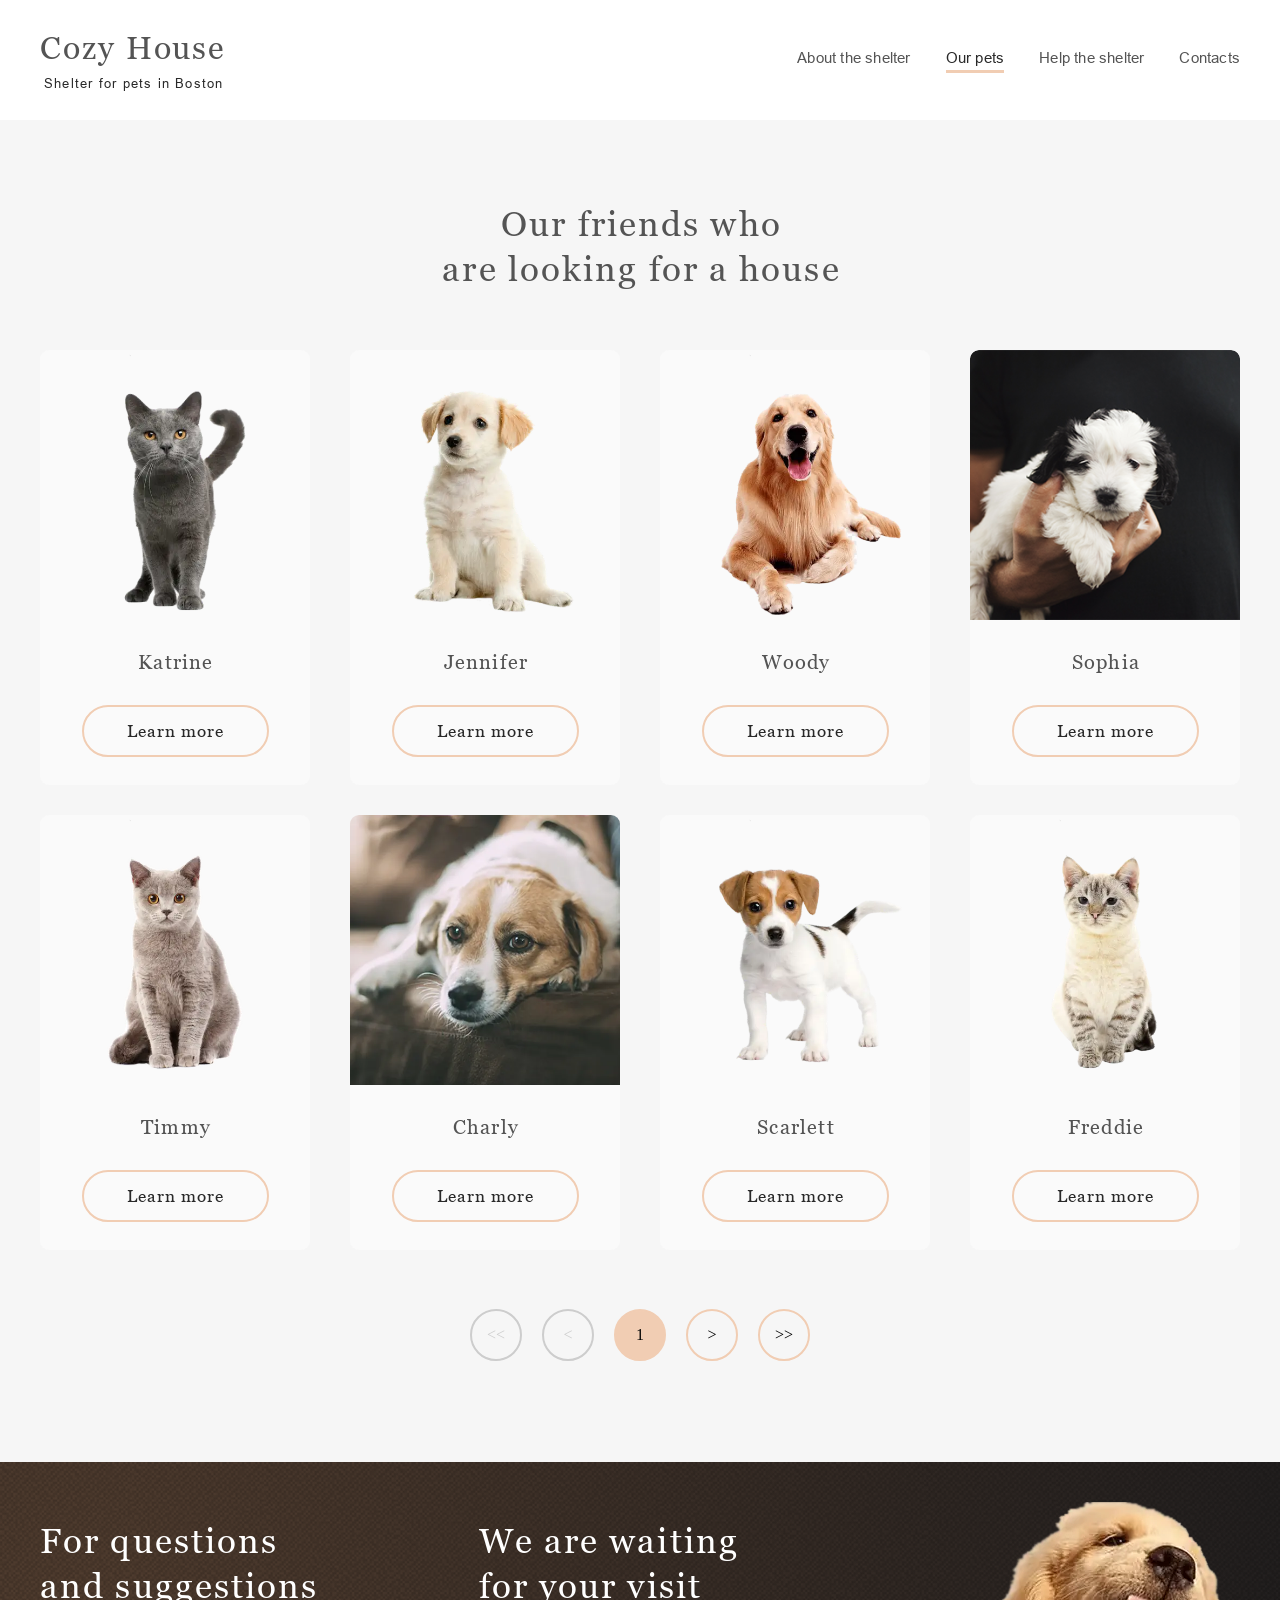
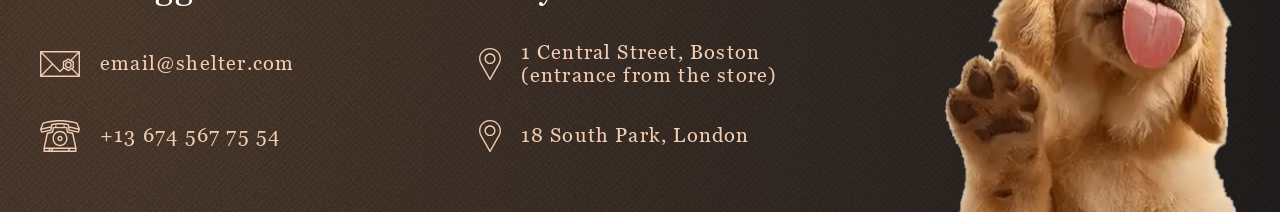
==== shelter/pets.html @ 6653544c "feat: add friends section in pets page" ====
<!DOCTYPE html>
<html lang="en">

<head>
  <meta charset="UTF-8">
  <meta name="viewport" content="width=device-width, initial-scale=1.0">
  <title>Cozy House</title>

  <link rel="stylesheet" href="./assets/css/style.css">
  <link rel="icon" href="./favicon.ico">
</head>

<body class="pets-page">
  <header class="header full-width">
    <div class="header__container container">
      <a class="logo" href="javascript:void(0);">
        <span class="logo__title">Cozy House</span>
        <h1 class="logo__header">Shelter for pets in Boston</h1>
      </a>

      <nav class="menu">
        <ul class="menu__list">
          <li class="menu__item"><a class="menu__link" href="./">About the
              shelter</a></li>
          <li class="menu__item"><a class="menu__link menu__link_active" href="javascript:void(0);">Our pets</a></li>
          <li class="menu__item"><a class="menu__link" href="./#help">Help the shelter</a></li>
          <li class="menu__item"><a class="menu__link" href="#contacts">Contacts</a></li>
        </ul>
      </nav>
    </div>
  </header>

  <main class="main full-width">
    <section class="our-friends full-width">
      <div class="our-friends__container container">
        <h2 class="our-friends__title">Our friends who<br>are looking for a house</h2>

        <div class="our-friends__cards-wrapper">
          <article class="our-friends__card" data-index="4">
            <img class="our-friends__img" src="./assets/img/pets/katrine.webp" alt="Katrine">
            <h4 class="our-friends__card-title">Katrine</h4>
            <button class="our-friends__card-btn oval-button oval-button_contur">Learn more</button>
          </article>

          <article class="our-friends__card" data-index="0">
            <img class="our-friends__img" src="./assets/img/pets/jennifer.webp" alt="Jennifer">
            <h4 class="our-friends__card-title">Jennifer</h4>
            <button class="our-friends__card-btn oval-button oval-button_contur">Learn more</button>
          </article>

          <article class="our-friends__card" data-index="2">
            <img class="our-friends__img" src="./assets/img/pets/woody.webp" alt="Woody">
            <h4 class="our-friends__card-title">Woody</h4>
            <button class="our-friends__card-btn oval-button oval-button_contur">Learn more</button>
          </article>

          <article class="our-friends__card" data-index="1">
            <img class="our-friends__img" src="./assets/img/pets/sophia.png" alt="Sophia">
            <h4 class="our-friends__card-title">Sophia</h4>
            <button class="our-friends__card-btn oval-button oval-button_contur">Learn more</button>
          </article>

          <article class="our-friends__card" data-index="5">
            <img class="our-friends__img" src="./assets/img/pets/timmy.webp" alt="Timmy">
            <h4 class="our-friends__card-title">Timmy</h4>
            <button class="our-friends__card-btn oval-button oval-button_contur">Learn more</button>
          </article>

          <article class="our-friends__card" data-index="7">
            <img class="our-friends__img" src="./assets/img/pets/charly.webp" alt="Charly">
            <h4 class="our-friends__card-title">Charly</h4>
            <button class="our-friends__card-btn oval-button oval-button_contur">Learn more</button>
          </article>

          <article class="our-friends__card" data-index="3">
            <img class="our-friends__img" src="./assets/img/pets/scarlett.webp" alt="Scarlett">
            <h4 class="our-friends__card-title">Scarlett</h4>
            <button class="our-friends__card-btn oval-button oval-button_contur">Learn more</button>
          </article>

          <article class="our-friends__card" data-index="6">
            <img class="our-friends__img" src="./assets/img/pets/freddie.webp" alt="Freddie">
            <h4 class="our-friends__card-title">Freddie</h4>
            <button class="our-friends__card-btn oval-button oval-button_contur">Learn more</button>
          </article>
        </div>

        <div class="our-friends__buttons-wrapper">
          <button class="round-btn round-btn_disabled our-friends__btn our-friends__btn_disabled" id="to-begining-btn"
            disabled="">&lt;&lt;</button>
          <button class="round-btn round-btn_disabled our-friends__btn our-friends__btn_disabled" id="prev-btn"
            disabled="">&lt;</button>
          <span class="round-btn our-friends__btn our-friends__btn_counter">1</span>
          <button class="round-btn our-friends__btn" id="next-btn">&gt;</button>
          <button class="round-btn our-friends__btn" id="to-end-btn">&gt;&gt;</button>
        </div>
      </div>
    </section>
  </main>

  <footer class="footer full-width" id="contacts">
    <div class="footer__container container">
      <div class="footer__item">
        <h3 class="footer__title footer__title_contacts">For questions and suggestions</h3>
        <a class="footer__link" href="mailto:email@shelter.com">
          <svg class="footer__link-svg" width="40" height="26" viewBox="0 0 40 26" fill="none"
            xmlns="http://www.w3.org/2000/svg">
            <path
              d="M39.315 0H0.684964C0.5033 0 0.329077 0.0732456 0.200621 0.203625C0.0721657 0.334003 0 0.510836 0 0.695219V25.3048C0 25.4892 0.0721657 25.666 0.200621 25.7964C0.329077 25.9268 0.5033 26 0.684964 26H39.315C39.4967 26 39.6709 25.9268 39.7994 25.7964C39.9278 25.666 40 25.4892 40 25.3048V0.695219C40 0.510836 39.9278 0.334003 39.7994 0.203625C39.6709 0.0732456 39.4967 0 39.315 0ZM32.5774 15.0331C32.6846 15.5259 32.7954 16.0355 32.6513 16.2882C32.4966 16.5596 31.9966 16.7173 31.5131 16.8699C31.1316 16.9902 30.7373 17.1147 30.3857 17.3212C30.0461 17.5206 29.7523 17.8001 29.4683 18.0704C29.0772 18.4426 28.7079 18.794 28.374 18.794C28.04 18.794 27.6706 18.4425 27.2797 18.0704C26.9956 17.8001 26.7018 17.5205 26.3622 17.3212C26.0107 17.1147 25.6163 16.9903 25.2348 16.8699C24.7513 16.7173 24.2513 16.5596 24.0967 16.2882C23.9526 16.0355 24.0633 15.5259 24.1705 15.0331C24.2584 14.6285 24.3493 14.2103 24.3493 13.7821C24.3493 13.354 24.2584 12.9356 24.1705 12.5311C24.0633 12.0383 23.9526 11.5288 24.0967 11.2759C24.2513 11.0046 24.7513 10.8468 25.2348 10.6942C25.6163 10.5739 26.0107 10.4494 26.3622 10.243C26.7018 10.0435 26.9956 9.76403 27.2797 9.49373C27.6706 9.12165 28.04 8.77015 28.374 8.77015C28.7079 8.77015 29.0773 9.12165 29.4683 9.49373C29.7523 9.76403 30.0461 10.0435 30.3857 10.243C30.7373 10.4493 31.1316 10.5738 31.5131 10.6941C31.9966 10.8467 32.4966 11.0045 32.6512 11.2758C32.7954 11.5286 32.6846 12.0381 32.5774 12.5309C32.4895 12.9354 32.3986 13.3537 32.3986 13.7819C32.3986 14.2102 32.4895 14.6286 32.5774 15.0331ZM30.5975 8.66076C30.5345 8.60237 30.4705 8.54156 30.4053 8.47955C29.8904 7.98955 29.2497 7.3798 28.374 7.3798C27.4982 7.3798 26.8575 7.98955 26.3426 8.47955C26.1045 8.70609 25.8796 8.92013 25.6761 9.03961C25.4574 9.168 25.1518 9.26449 24.8281 9.36655C24.1276 9.58763 23.3336 9.8381 22.9109 10.5797C22.5001 11.3004 22.6768 12.1134 22.8328 12.8307C22.9081 13.1777 22.9794 13.5055 22.9794 13.7821C22.9794 14.0587 22.9081 14.3866 22.8328 14.7336C22.6975 15.3556 22.5473 16.0496 22.7775 16.693L19.9997 19.5464L2.32449 1.39044H37.6748L30.5975 8.66076ZM11.7007 13L1.36993 23.6116V2.38812L11.7007 13ZM12.6635 13.989L19.5124 21.0242C19.5761 21.0896 19.6519 21.1416 19.7356 21.177C19.8192 21.2125 19.9089 21.2308 19.9996 21.2308C20.0902 21.2308 20.18 21.2125 20.2636 21.177C20.3472 21.1416 20.4231 21.0896 20.4868 21.0242L23.6841 17.7398C24.044 17.9494 24.4495 18.0781 24.8281 18.1976C25.1518 18.2997 25.4575 18.3962 25.6761 18.5245C25.8796 18.644 26.1044 18.8581 26.3426 19.0846C26.8575 19.5746 27.4982 20.1844 28.374 20.1844C29.2496 20.1844 29.8904 19.5746 30.4053 19.0846C30.6434 18.858 30.8682 18.644 31.0718 18.5244C31.2043 18.4466 31.3691 18.3806 31.5502 18.3179L37.675 24.6094H2.32431L12.6635 13.989ZM32.9664 17.7946C33.3117 17.6108 33.6223 17.3612 33.8371 16.9846C34.2479 16.2639 34.0711 15.4508 33.9151 14.7336C33.8398 14.3866 33.7686 14.0587 33.7686 13.7821C33.7686 13.5055 33.8398 13.1777 33.9151 12.8307C34.0711 12.1134 34.2479 11.3005 33.837 10.5797C33.4142 9.8381 32.6203 9.58763 31.9197 9.36655L31.8559 9.34634L38.6301 2.38738V23.6122L32.9664 17.7946Z"
              fill="#F1CDB3"></path>
            <path
              d="M28.374 10.2424C26.451 10.2424 24.8865 11.8302 24.8865 13.782C24.8865 15.7337 26.451 17.3215 28.374 17.3215C30.297 17.3215 31.8614 15.7337 31.8614 13.782C31.8614 11.8302 30.2969 10.2424 28.374 10.2424ZM28.374 15.9311C27.2064 15.9311 26.2564 14.967 26.2564 13.782C26.2564 12.5969 27.2063 11.6328 28.374 11.6328C29.5416 11.6328 30.4915 12.5969 30.4915 13.782C30.4915 14.967 29.5415 15.9311 28.374 15.9311Z"
              fill="#F1CDB3"></path>
          </svg>
          email@shelter.com
        </a>
        <a class="footer__link footer__link_phone" href="tel:+136745677554">
          <svg class="footer__link-svg" width="40" height="32" viewBox="0 0 40 32" fill="none"
            xmlns="http://www.w3.org/2000/svg">
            <path
              d="M39.9461 8.89543L37.5102 2.9049C37.4685 2.80251 37.4043 2.71139 37.3226 2.63868C37.2408 2.56598 37.1437 2.51367 37.0389 2.48585L34.111 1.70799C25.5388 -0.569376 14.4609 -0.569281 5.88906 1.70799L2.96105 2.48585C2.85626 2.51367 2.75918 2.56598 2.67743 2.63868C2.59568 2.71139 2.53147 2.80251 2.48984 2.9049L0.0539764 8.89543C-0.0131281 9.06038 -0.0178273 9.24503 0.0407965 9.41333L1.01509 12.2089C1.07166 12.3713 1.18339 12.5075 1.32986 12.5925C1.47633 12.6775 1.64776 12.7056 1.8128 12.6717L11.0692 10.7747C11.2084 10.7462 11.3359 10.675 11.4348 10.5706C11.5337 10.4661 11.5993 10.3334 11.623 10.19L12.4245 5.32594C16.8365 4.18994 23.1635 4.18994 27.5753 5.32594L28.3769 10.19C28.4006 10.3335 28.4662 10.4663 28.5651 10.5707C28.664 10.6751 28.7915 10.7463 28.9307 10.7748L38.187 12.6718C38.3521 12.7056 38.5234 12.6774 38.6699 12.5924C38.8164 12.5075 38.9281 12.3714 38.9848 12.209L39.9592 9.41343C40.0178 9.2451 40.0131 9.06043 39.9461 8.89543ZM2.13193 11.1412L1.63183 9.70624L10.5973 7.78606L10.321 9.46295L2.13193 11.1412ZM11.6222 4.0568C11.4935 4.09314 11.3777 4.16636 11.2883 4.26784C11.1989 4.36933 11.1396 4.49486 11.1174 4.62969L10.848 6.26453L1.85991 8.1896L3.65015 3.78707L6.2409 3.09877C14.5991 0.878304 25.4007 0.878208 33.7593 3.09877L36.35 3.78707L38.1403 8.1896L29.1522 6.26453L28.8828 4.62969C28.8606 4.49487 28.8013 4.36936 28.7119 4.26788C28.6224 4.1664 28.5066 4.09318 28.378 4.0568C23.6016 2.70615 16.3984 2.70615 11.6222 4.0568ZM37.8681 11.1412L29.6792 9.46295L29.4028 7.78606L38.3682 9.70624L37.8681 11.1412Z"
              fill="#F1CDB3"></path>
            <path
              d="M33.2901 13.1186C33.261 12.9842 33.1948 12.8612 33.0995 12.7643C33.0041 12.6673 32.8836 12.6005 32.7522 12.5717L27.9776 11.526L27.3764 7.51395C27.351 7.34431 27.2672 7.18959 27.1401 7.07781C27.013 6.96603 26.851 6.90458 26.6835 6.90458H24.814V5.96398C24.814 5.56724 24.5002 5.2456 24.1129 5.2456C23.7257 5.2456 23.4119 5.56724 23.4119 5.96398V6.90458H16.5882V5.96398C16.5882 5.56724 16.2744 5.2456 15.8871 5.2456C15.4999 5.2456 15.1861 5.56724 15.1861 5.96398V6.90458H13.3166C13.1491 6.90458 12.9871 6.96603 12.86 7.07781C12.7329 7.18959 12.6491 7.34431 12.6237 7.51395L12.0224 11.526L7.24791 12.5717C7.11654 12.6005 6.996 12.6673 6.90063 12.7643C6.80527 12.8612 6.73908 12.9842 6.70996 13.1186L3.46796 28.0878C3.45692 28.1389 3.45134 28.1911 3.45132 28.2434V31.2816C3.45132 31.4721 3.52519 31.6549 3.65666 31.7896C3.78814 31.9243 3.96645 32 4.15239 32H35.8477C36.0336 32 36.212 31.9243 36.3434 31.7896C36.4749 31.6549 36.5488 31.4721 36.5488 31.2816V28.2434C36.5488 28.1911 36.5432 28.1389 36.5321 28.0878L33.2901 13.1186ZM7.98131 13.8802L12.7885 12.8273C12.9276 12.7968 13.0544 12.7238 13.152 12.6178C13.2496 12.5118 13.3134 12.3779 13.335 12.2338L13.9183 8.34134H26.0819L26.6651 12.2338C26.6867 12.3779 26.7505 12.5118 26.8481 12.6178C26.9457 12.7238 27.0725 12.7968 27.2115 12.8273L32.0189 13.8802L34.9741 27.5251H5.0261L7.98131 13.8802ZM11.7966 28.9618L10.8935 30.5632H9.82782L10.7309 28.9618H11.7966ZM13.416 28.9618H28.6721L27.769 30.5632H12.513L13.416 28.9618ZM4.85345 28.9618H9.11142L8.20836 30.5632H4.85345V28.9618ZM29.3885 30.5632L30.2916 28.9618H35.1466V30.5632H29.3885Z"
              fill="#F1CDB3"></path>
            <path
              d="M20 26.1606C24.1492 26.1606 27.5248 22.7016 27.5248 18.45C27.5248 14.1983 24.1492 10.7393 20 10.7393C15.8509 10.7393 12.4753 14.1983 12.4753 18.45C12.4753 22.7016 15.8509 26.1606 20 26.1606ZM20 12.1761C23.3761 12.1761 26.1227 14.9905 26.1227 18.45C26.1227 21.9094 23.3761 24.7238 20 24.7238C16.624 24.7238 13.8774 21.9094 13.8774 18.45C13.8774 14.9905 16.624 12.1761 20 12.1761Z"
              fill="#F1CDB3"></path>
            <path
              d="M20 21.1847C21.4717 21.1847 22.6691 19.9578 22.6691 18.4497C22.6691 16.9416 21.4717 15.7147 20 15.7147C18.5283 15.7147 17.3309 16.9416 17.3309 18.4497C17.3309 19.9578 18.5283 21.1847 20 21.1847ZM20 17.1514C20.6987 17.1514 21.267 17.7338 21.267 18.4497C21.267 19.1656 20.6987 19.7479 20 19.7479C19.3014 19.7479 18.733 19.1656 18.733 18.4497C18.733 17.7339 19.3014 17.1514 20 17.1514Z"
              fill="#F1CDB3"></path>
          </svg>
          +13 674 567 75 54
        </a>
      </div>

      <div class="footer__item">
        <h3 class="footer__title">We are waiting for your visit</h3>
        <a class="footer__link footer__link_map1"
          href="https://www.google.com/maps/place/%D0%91%D0%BE%D0%B1%D1%80%D1%83%D0%B9%D1%81%D0%BA,+%D0%9C%D0%BE%D0%B3%D0%B8%D0%BB%D1%91%D0%B2%D1%81%D0%BA%D0%B0%D1%8F+%D0%BE%D0%B1%D0%BB%D0%B0%D1%81%D1%82%D1%8C,+%D0%91%D0%B5%D0%BB%D0%B0%D1%80%D1%83%D1%81%D1%8C/@53.1454175,29.145987,12z/data=!3m1!4b1!4m6!3m5!1s0x46d73175c3fd0429:0xf3bec40860391cf2!8m2!3d53.1450386!4d29.2355135!16zL20vMDIxaDJn?authuser=0&amp;entry=ttu"
          target="_blank">
          <svg class="footer__link-svg" width="22" height="32" viewBox="0 0 22 32" fill="none"
            xmlns="http://www.w3.org/2000/svg">
            <path
              d="M11 0C4.93475 0 3.05176e-05 4.78519 3.05176e-05 10.6667C3.05176e-05 12.4323 0.455262 14.1829 1.32067 15.7357L10.3985 31.6562C10.5193 31.8685 10.7496 32 11 32C11.2504 32 11.4807 31.8685 11.6016 31.6562L20.6827 15.7304C21.5448 14.1829 22 12.4323 22 10.6666C22 4.78519 17.0653 0 11 0ZM19.4762 15.0905L11 29.9557L2.52717 15.0964C1.7732 13.7435 1.37507 12.2116 1.37507 10.6667C1.37507 5.52019 5.69278 1.33337 11 1.33337C16.3073 1.33337 20.625 5.52025 20.625 10.6667C20.625 12.2116 20.2269 13.7435 19.4762 15.0905Z"
              fill="#F1CDB3"></path>
            <path
              d="M11 5.33329C7.9674 5.33329 5.50008 7.72585 5.50008 10.6666C5.50008 13.6074 7.9674 16 11 16C14.0327 16 16.5 13.6074 16.5 10.6667C16.5 7.72592 14.0327 5.33329 11 5.33329ZM11 14.6667C8.72537 14.6667 6.87505 12.8724 6.87505 10.6667C6.87505 8.46092 8.72537 6.66667 11 6.66667C13.2747 6.66667 15.125 8.46092 15.125 10.6667C15.125 12.8724 13.2747 14.6667 11 14.6667Z"
              fill="#F1CDB3"></path>
          </svg>
          1 Central Street, Boston<br>(entrance from the store)
        </a>
        <a class="footer__link footer__link_map2"
          href="https://www.google.com/maps/place/%D0%91%D0%BE%D0%B1%D1%80%D1%83%D0%B9%D1%81%D0%BA,+%D0%9C%D0%BE%D0%B3%D0%B8%D0%BB%D1%91%D0%B2%D1%81%D0%BA%D0%B0%D1%8F+%D0%BE%D0%B1%D0%BB%D0%B0%D1%81%D1%82%D1%8C,+%D0%91%D0%B5%D0%BB%D0%B0%D1%80%D1%83%D1%81%D1%8C/@53.1454175,29.145987,12z/data=!3m1!4b1!4m6!3m5!1s0x46d73175c3fd0429:0xf3bec40860391cf2!8m2!3d53.1450386!4d29.2355135!16zL20vMDIxaDJn?authuser=0&amp;entry=ttu"
          target="_blank">
          <svg class="footer__link-svg" width="22" height="32" viewBox="0 0 22 32" fill="none"
            xmlns="http://www.w3.org/2000/svg">
            <path
              d="M11 0C4.93475 0 3.05176e-05 4.78519 3.05176e-05 10.6667C3.05176e-05 12.4323 0.455262 14.1829 1.32067 15.7357L10.3985 31.6562C10.5193 31.8685 10.7496 32 11 32C11.2504 32 11.4807 31.8685 11.6016 31.6562L20.6827 15.7304C21.5448 14.1829 22 12.4323 22 10.6666C22 4.78519 17.0653 0 11 0ZM19.4762 15.0905L11 29.9557L2.52717 15.0964C1.7732 13.7435 1.37507 12.2116 1.37507 10.6667C1.37507 5.52019 5.69278 1.33337 11 1.33337C16.3073 1.33337 20.625 5.52025 20.625 10.6667C20.625 12.2116 20.2269 13.7435 19.4762 15.0905Z"
              fill="#F1CDB3"></path>
            <path
              d="M11 5.33329C7.9674 5.33329 5.50008 7.72585 5.50008 10.6666C5.50008 13.6074 7.9674 16 11 16C14.0327 16 16.5 13.6074 16.5 10.6667C16.5 7.72592 14.0327 5.33329 11 5.33329ZM11 14.6667C8.72537 14.6667 6.87505 12.8724 6.87505 10.6667C6.87505 8.46092 8.72537 6.66667 11 6.66667C13.2747 6.66667 15.125 8.46092 15.125 10.6667C15.125 12.8724 13.2747 14.6667 11 14.6667Z"
              fill="#F1CDB3"></path>
          </svg>
          18 South Park, London
        </a>
      </div>

      <div class="footer__item"></div>
    </div>
  </footer>
  <script src="./assets/js/index.js"></script>
</body>

</html>
---- shelter/assets/css/style.css ----
:root {
  --color-light-xl: #ffffff;
  --color-light-l: #f6f6f6;
  --color-light-s: #fafafa;
  --color-dark-s: #cdcdcd;
  --color-dark-m: #b2b2b2;
  --color-dark-l: #545454;
  --color-dark-xl: #4c4c4c;
  --color-dark-2xl: #444;
  --color-dark-3xl: #292929;
  --color-primary: #f1cdb3;
  --color-primary-light: #fddcc4;
  --transition: 0.4s ease;
  --slider-margin: 45px;
}

/*--- Fonts ---*/
@font-face {
  font-family: "Arial";
  font-weight: 400;
  font-style: italic;
  src: url("./../fonts/arial-italic.woff2") format("woff2");
}
@font-face {
  font-family: "Arial";
  font-weight: 400;
  font-style: normal;
  src: url("./../fonts/arial-regular.woff2") format("woff2");
}
@font-face {
  font-family: "Georgia";
  font-weight: 400;
  font-style: italic;
  src: url("./../fonts/georgia-italic.woff2") format("woff2");
}
@font-face {
  font-family: "Georgia";
  font-weight: 400;
  font-style: normal;
  src: url("./../fonts/georgia-regular.woff2") format("woff2");
}
@font-face {
  font-family: "Georgia";
  font-weight: 700;
  font-style: normal;
  src: url("./../fonts/georgia-bold.woff2") format("woff2");
}
* {
  /*--- Disable outline light on touchscreen devices ---*/
  -webkit-tap-highlight-color: transparent;
  outline: none;
  /*--- Disable select text and image ---*/
  -moz-user-select: none;
  -o-user-select: none;
  -webkit-user-select: none;
  user-select: none;
  /*--- Reset Styles ---*/
  box-sizing: border-box;
  padding: 0;
  margin: 0;
  /*--- Scrollbar for all ---*/
  scrollbar-width: thin; /* thin | auto | none */
  scrollbar-color: rgba(120, 120, 120, 0.4) transparent;
}

/*--- Scrollbar for all ---*/
::-webkit-scrollbar {
  width: 12px;
  height: 12px;
}

::-webkit-scrollbar-track {
  background: transparent;
}

::-webkit-scrollbar-thumb {
  background-color: rgba(120, 120, 120, 0.4);
  border-radius: 6px;
  border: 3px solid transparent;
  background-clip: content-box;
}

::-webkit-scrollbar-thumb:hover {
  background-color: rgba(120, 120, 120, 0.6);
}

ul,
ol {
  list-style: none;
}

a {
  text-decoration: none;
  color: inherit;
}

img {
  display: block;
  max-width: 100%;
  height: auto;
  border: 0;
}

button {
  background: none;
  border: none;
  padding: 0;
  cursor: pointer;
  font: inherit;
}

input,
textarea,
select,
button {
  font: inherit;
  color: inherit;
  background: none;
  border: none;
  outline: none;
  -webkit-appearance: none;
     -moz-appearance: none;
          appearance: none;
}

input[type=search]::-webkit-search-cancel-button {
  -webkit-appearance: none;
}

textarea {
  resize: vertical;
  overflow: auto;
}

table {
  border-collapse: collapse;
  border-spacing: 0;
}

td,
th {
  padding: 0;
}

hr {
  height: 0;
  margin: 0;
  border: 0;
  border-top: 1px solid #cccccc;
}

pre {
  white-space: pre-wrap;
  word-wrap: break-word;
}

code,
kbd,
samp {
  font-family: monospace, monospace;
}

figure {
  margin: 0;
}

figcaption {
  display: block;
  margin-top: 0.5em;
}

html {
  scroll-behavior: smooth;
  overflow-y: scroll;
}

body {
  min-height: 100dvh;
}

.full-width {
  width: 100%;
}

.container {
  display: flex;
  flex-direction: column;
  align-items: center;
  width: 100%;
  max-width: 1280px;
  padding-left: clamp(30px, 30px + (40 - 30) * (100vw - 768px) / (1280 - 768), 40px);
  padding-right: clamp(30px, 30px + (40 - 30) * (100vw - 768px) / (1280 - 768), 40px);
}

.oval-button {
  display: inline-flex;
  justify-content: center;
  align-items: center;
  height: 52px;
  padding: 0 42px 0 43px;
  background-color: var(--color-primary);
  color: var(--color-dark-3xl);
  text-decoration: none;
  border: 2px solid var(--color-primary);
  border-radius: 26px;
  font-family: "Georgia";
  font-weight: 400;
  font-size: 17px;
  line-height: 1.3;
  letter-spacing: 0.06em;
  transition: var(--transition);
}
.oval-button_contur {
  background-color: transparent;
}

.round-btn {
  position: relative;
  z-index: 2;
  display: flex;
  justify-content: center;
  align-items: center;
  width: 52px;
  height: 52px;
  border-radius: 50%;
  border: 2px solid var(--color-primary);
  background-color: transparent;
  cursor: pointer;
  transition: var(--transition);
  -webkit-transition: var(--transition);
}
.round-btn_disabled {
  cursor: not-allowed;
  border: 2px solid var(--color-dark-s);
  color: var(--color-dark-s);
}

@media (hover: hover) and (pointer: fine) {
  .oval-button:hover {
    background-color: var(--color-primary-light);
    border: 2px solid var(--color-primary-light);
  }
  .round-btn:hover {
    background-color: var(--color-primary-light);
    border: 2px solid var(--color-primary-light);
  }
  .round-btn.round-btn_disabled:hover {
    cursor: not-allowed;
    border: 2px solid var(--color-dark-s);
    color: var(--color-dark-s);
    background-color: transparent;
  }
}
.header {
  display: flex;
  justify-content: center;
  align-items: center;
  position: relative;
  z-index: 100;
  min-height: 120px;
}
.header__container {
  flex-direction: row;
  justify-content: space-between;
  height: 60px;
}

.logo {
  flex-shrink: 0;
  display: block;
  text-decoration: none;
  margin-top: 1px;
}
.logo__title {
  display: block;
  font-family: Georgia;
  font-weight: 400;
  font-size: 32px;
  line-height: 1.1;
  letter-spacing: 0.06em;
  color: var(--color-primary);
  transition: var(--transition);
  -webkit-transition: var(--transition);
}
.logo__header {
  font-family: Arial;
  font-weight: 400;
  font-size: 13px;
  letter-spacing: 1.21px;
  color: var(--color-light-xl);
  margin: 9px 0px 0px 4px;
  transition: var(--transition);
  -webkit-transition: var(--transition);
}

.menu {
  display: flex;
  align-items: center;
}
.menu__list {
  display: flex;
  gap: 35px;
  list-style: none;
}
.menu__link {
  display: block;
  text-decoration: none;
  font-family: Arial, sans-serif;
  font-weight: 400;
  font-size: 15px;
  line-height: 1.6;
  letter-spacing: 0.2px;
  margin-bottom: 1px;
  color: var(--color-dark-s);
  border-bottom: transparent;
  transition: var(--transition);
  -webkit-transition: var(--transition);
}
.menu__link_active {
  color: var(--color-light-s);
  border-bottom: 3px solid var(--color-primary);
  cursor: default;
}

.pets-page .logo__header,
.pets-page .menu__link.menu__link_active {
  color: var(--color-dark-3xl);
}
.pets-page .logo__title,
.pets-page .menu__link {
  color: var(--color-dark-l);
}

@media (hover: hover) and (pointer: fine) {
  .menu__link:hover {
    color: var(--color-light-s);
  }
  .logo:hover .logo__title {
    color: var(--color-light-xl);
  }
  .logo:hover .logo__header {
    color: var(--color-primary);
  }
  .pets-page .menu__link:hover {
    color: var(--color-dark-3xl);
  }
  .pets-page .logo:hover .logo__title {
    color: var(--color-dark-3xl);
  }
  .pets-page .logo:hover .logo__header {
    color: var(--color-dark-l);
  }
}
.main {
  margin-top: -120px;
}

.pets-page .main {
  margin-top: 0;
}

.start-screen {
  display: flex;
  justify-content: center;
  min-height: 908px;
  background: url(./../../assets/img/bg/grid.webp), radial-gradient(100% 215.42% at 0% 0%, #5B483A 0%, #262425 100%), #211F20;
}
.start-screen__content-wrapper {
  display: flex;
  justify-content: space-between;
  gap: 42px;
  width: 100%;
  margin-top: 180px;
}
.start-screen__text-wrapper {
  width: 100%;
  max-width: 460px;
  margin-top: 163px;
}
.start-screen__header {
  font-family: "Georgia";
  font-weight: 400;
  font-size: 44px;
  line-height: 1.3;
  color: var(--color-light-xl);
}
.start-screen__text {
  margin-top: 42px;
  font-family: "Arial";
  font-weight: 400;
  font-size: 15px;
  line-height: 1.6;
  letter-spacing: 0.19px;
  color: var(--color-dark-s);
}
.start-screen__btn {
  margin-top: 42px;
}
.start-screen__puppy {
  flex: 1 1 auto;
  aspect-ratio: 698/728;
  background-image: url(./../img/start-screen-puppy.webp);
  background-position: center;
  background-size: cover;
  background-repeat: no-repeat;
}

.about {
  display: flex;
  justify-content: center;
  min-height: 588px;
  background-color: var(--color-light-xl);
}
.about__container {
  flex-direction: row;
  flex-wrap: wrap;
  justify-content: center;
  min-height: 588px;
  padding: 80px 0px 100px 0px;
}
.about__item {
  display: flex;
  flex-direction: column;
  justify-content: center;
  width: 50%;
  max-width: 430px;
}
.about__item:first-child {
  align-items: flex-end;
}
.about__item:last-child {
  transform: translate(-5px, 0px);
}
.about__img {
  display: block;
  width: 100%;
  max-width: 300px;
  margin-right: 125px;
}
.about__title {
  font-family: "Georgia";
  font-weight: 400;
  font-size: 35px;
  line-height: 1.3;
  letter-spacing: 2.25px;
  color: var(--color-dark-l);
  margin: 2px 0 0 0;
}
.about__text {
  font-family: "Arial";
  font-weight: 400;
  font-size: 15px;
  line-height: 1.6;
  letter-spacing: 0.15px;
  color: var(--color-dark-xl);
  margin-top: 25px;
  transform: translate(0px, -2px);
}

.pets {
  display: flex;
  justify-content: center;
  min-height: 877px;
  background: var(--color-light-l);
}
.pets__title {
  font-family: "Georgia";
  font-weight: 400;
  font-size: 35px;
  line-height: 1.29;
  letter-spacing: 2.25px;
  text-align: center;
  color: var(--color-dark-l);
  margin: 80px 0px 0px 0px;
  padding: 0px;
  transform: translate(1px, 0px);
}
.pets__slider-container {
  display: flex;
  justify-content: space-between;
  width: 100%;
  min-height: 435px;
  margin: 0px;
  overflow: hidden;
  transition: var(--transition);
  -webkit-transition: var(--transition);
}
.pets__slider-btn-wrapper {
  display: flex;
  align-items: center;
  width: auto;
  flex-shrink: 0;
  position: relative;
}
.pets__slider-btn-wrapper_left::before, .pets__slider-btn-wrapper_right::before {
  content: "";
  display: block;
  position: absolute;
  left: 0;
  top: 0;
  width: 100%;
  height: 100%;
  background: rgb(246, 246, 246);
  background: linear-gradient(90deg, rgb(246, 246, 246) 0%, rgb(246, 246, 246) 50%, rgba(246, 246, 246, 0) 100%);
  z-index: 1;
}
.pets__slider-wrapper {
  margin: 0px;
  padding: 60px 0px 60px 0px;
  overflow: hidden;
  display: flex;
  width: 1080px;
  position: relative;
}
.pets__slider-wrapper::before, .pets__slider-wrapper::after {
  content: "";
  display: block;
  width: 20px;
  height: 100%;
  position: absolute;
  left: 0;
  top: 0;
  z-index: 1;
  background: rgb(246, 246, 246);
  background: linear-gradient(90deg, rgb(246, 246, 246) 0%, rgb(246, 246, 246) 50%, rgba(246, 246, 246, 0) 100%);
}
.pets__slider {
  display: flex;
  justify-content: center;
  list-style: none;
  padding: 0px;
  margin: 0px;
  height: 435px;
}
.pets__slider-item {
  width: auto;
  margin-top: 0px;
  margin-bottom: 0px;
  margin-left: var(--slider-margin);
  margin-right: var(--slider-margin);
  flex-shrink: 0;
}
.pets__slider-card {
  width: 270px;
  height: 100%;
  border-radius: 9px;
  overflow: hidden;
  background-color: var(--color-light-s);
  cursor: pointer;
  transition: var(--transition);
  -webkit-transition: var(--transition);
}
.pets__slider-img {
  display: block;
  width: 270px;
  height: 270px;
  -o-object-fit: cover;
     object-fit: cover;
  transform: translate(-1px, -2px);
}
.pets__slider-card-title {
  font-family: "Georgia";
  font-weight: 400;
  font-size: 20px;
  letter-spacing: 0.06em;
  color: var(--color-dark-l);
  padding: 0px;
  margin: 30px 0px 0px 2px;
  text-align: center;
}
.pets__card-btn {
  display: flex;
  margin: 31px auto 0px auto;
}

.pets-page .pets {
  min-height: 1342px;
}

@media (hover: hover) and (pointer: fine) {
  .pets__slider-card:hover {
    position: relative;
    z-index: 2;
    background-color: var(--color-light-xl);
    box-shadow: 0 2px 35px 14px rgba(13, 13, 13, 0.04);
  }
  .pets__slider-card:hover .oval-button {
    background-color: var(--color-primary-light);
    border: 2px solid var(--color-primary-light);
  }
}
.help {
  display: flex;
  justify-content: center;
  min-height: 611px;
  background-color: var(--color-light-xl);
}
.help__title {
  font-family: "Georgia";
  font-weight: 400;
  font-size: 35px;
  line-height: 1.28;
  letter-spacing: 0.06em;
  text-align: center;
  color: var(--color-dark-l);
  max-width: 320px;
  margin: 80px auto 0px auto;
  padding-left: 2px;
  padding-top: 1px;
}
.help__items-list {
  display: flex;
  flex-wrap: wrap;
  justify-content: center;
  margin-top: 59px;
  padding: 0;
  list-style: none;
  gap: 55px 119.5px;
}
.help__item {
  flex-shrink: 0;
  display: flex;
  flex-direction: column;
  align-items: center;
  justify-content: space-between;
  height: 113px;
  overflow: hidden;
  padding: 0px;
  margin: 0px;
}
.help__item-title {
  font-family: "Georgia", serif;
  font-weight: 400;
  font-size: 20px;
  line-height: 1.15;
  letter-spacing: 0.06em;
  text-align: center;
  color: var(--color-dark-l);
  margin: 0;
  padding: 0;
  transform: translate(1px, 0px);
}

.donation {
  display: flex;
  justify-content: center;
  min-height: 462px;
  padding: 80px 0 100px 0;
  background: var(--color-light-l);
}
.donation__content-wrapper {
  width: 100%;
  max-width: 915px;
  margin: 0 auto;
  display: flex;
  min-height: 282px;
  justify-content: space-between;
}
.donation__img-wrapper {
  width: 60%;
  max-width: 505px;
  background-image: url(./../img/donation-dog.webp);
  background-repeat: no-repeat;
  background-position: center;
  background-size: contain;
  margin-left: 1px;
}
.donation__text-wrapper {
  width: 50%;
  max-width: 380px;
}
.donation__title {
  margin: 1px 0px 0px 1px;
  font-family: "Georgia", serif;
  font-weight: 400;
  font-size: 35px;
  line-height: 1.28;
  letter-spacing: 2px;
  color: var(--color-dark-l);
}
.donation__subtitle {
  font-family: "Georgia", serif;
  font-weight: 400;
  font-size: 15px;
  line-height: 1.1;
  letter-spacing: 0.8px;
  color: var(--color-dark-l);
  margin: 20px 0px 0px 1px;
}
.donation__link-btn {
  display: inline-flex;
  margin: 20px 0px 0px 1px;
  padding: 10px 15px;
  text-decoration: none;
  background-color: var(--color-primary);
  border-radius: 9px;
  font-family: "Georgia", serif;
  font-weight: 400;
  font-size: 20px;
  line-height: 1.15;
  letter-spacing: 0.06em;
  color: var(--color-dark-l);
  transition: var(--transition);
  -webkit-transition: var(--transition);
}
.donation__link-svg {
  margin-right: 15px;
}
.donation__text {
  font-family: "Arial", sans-serif;
  font-style: italic;
  font-weight: 400;
  font-size: 12px;
  line-height: 1.5;
  letter-spacing: -0.1px;
  color: var(--color-dark-m);
  margin: 20px 0px 0px 1px;
}

.our-friends {
  display: flex;
  justify-content: center;
  min-height: 1342px;
  background-color: var(--color-light-l);
}
.our-friends__container {
  padding-top: 80px;
  padding-bottom: 100px;
}
.our-friends__title {
  font-family: "Georgia";
  font-weight: 400;
  font-size: 35px;
  line-height: 129%;
  letter-spacing: 0.06em;
  color: #545454;
  margin: 1px 0px 0px 3px;
  text-align: center;
}
.our-friends__cards-wrapper {
  display: flex;
  flex-wrap: wrap;
  justify-content: center;
  margin: 45px 0px 0px 0px;
  gap: 30px 40px;
  padding: 14px 0px 14px 0px;
}
.our-friends__card {
  width: 270px;
  height: 435px;
  border-radius: 9px;
  overflow: hidden;
  background-color: #fafafa;
  cursor: pointer;
  transition: var(--transition);
  -webkit-transition: var(--transition);
}
.our-friends__img {
  display: block;
  width: 270px;
  height: 270px;
  -o-object-fit: cover;
     object-fit: cover;
}
.our-friends__card-title {
  font-family: "Georgia", serif;
  font-weight: 400;
  font-size: 20px;
  letter-spacing: 0.06em;
  color: #545454;
  padding: 0px;
  margin: 30px 0px 0px 2px;
  text-align: center;
}
.our-friends__card-btn {
  display: flex;
  margin: 31px auto 0px auto;
  width: 187px;
}
.our-friends__buttons-wrapper {
  display: flex;
  justify-content: center;
  margin: 45px 0px 0px 0px;
  gap: 20px;
}
.our-friends__btn_counter {
  background-color: var(--color-primary);
  pointer-events: none;
}

@media (hover: hover) and (pointer: fine) {
  .our-friends__card:hover {
    position: relative;
    z-index: 2;
    background-color: var(--color-light-xl);
    box-shadow: 0 2px 35px 14px rgba(13, 13, 13, 0.04);
  }
  .our-friends__card:hover .oval-button {
    background-color: var(--color-primary-light);
    border: 2px solid var(--color-primary-light);
  }
}
.footer {
  display: flex;
  justify-content: center;
  padding: 40px 0px 0px 0px;
  background: url(./../../assets/img/bg/grid.webp), radial-gradient(110.67% 538.64% at 5.73% 50%, #513D2F 0%, #1A1A1C 100%), #211F20;
}
.footer__container {
  flex-direction: row;
  justify-content: space-between;
  transition: none;
  -webkit-transition: none;
}
.footer__item {
  display: flex;
  flex-direction: column;
  flex-shrink: 0;
  justify-content: space-between;
  height: 234px;
  margin: -45px 0px 0px 0px;
}
.footer__item:nth-child(1) {
  width: 279px;
}
.footer__item:nth-child(2) {
  width: 302px;
}
.footer__title {
  font-family: "Georgia";
  font-weight: 400;
  font-size: 35px;
  line-height: 1.29;
  letter-spacing: 0.06em;
  color: var(--color-light-xl);
  margin: 0;
}
.footer__link {
  display: inline-flex;
  align-items: center;
  text-decoration: none;
  font-family: "Georgia", serif;
  font-weight: 400;
  font-size: 20px;
  line-height: 1.15;
  letter-spacing: 0.06em;
  color: var(--color-primary);
  transition: var(--transition);
  -webkit-transition: var(--transition);
}
.footer__link-svg {
  margin-right: 20px;
  transition: var(--transition);
  -webkit-transition: var(--transition);
}
.footer__item:last-child {
  aspect-ratio: 30/31;
  width: 100%;
  height: auto;
  max-width: 300px;
  background-image: url(./../img/footer-puppy.webp);
  background-repeat: no-repeat;
  background-position: center;
  background-size: contain;
  margin: 0px 0px 0px 0px;
  transform: translate(1px, 0px);
}

@media (hover: hover) and (pointer: fine) {
  .footer__link:hover {
    color: var(--color-primary-light);
    transition: var(--transition);
    -webkit-transition: var(--transition);
  }
  .footer__link:hover .footer__link-svg path {
    fill: var(--color-primary-light);
    transition: var(--transition);
    -webkit-transition: var(--transition);
  }
}/*# sourceMappingURL=style.css.map */
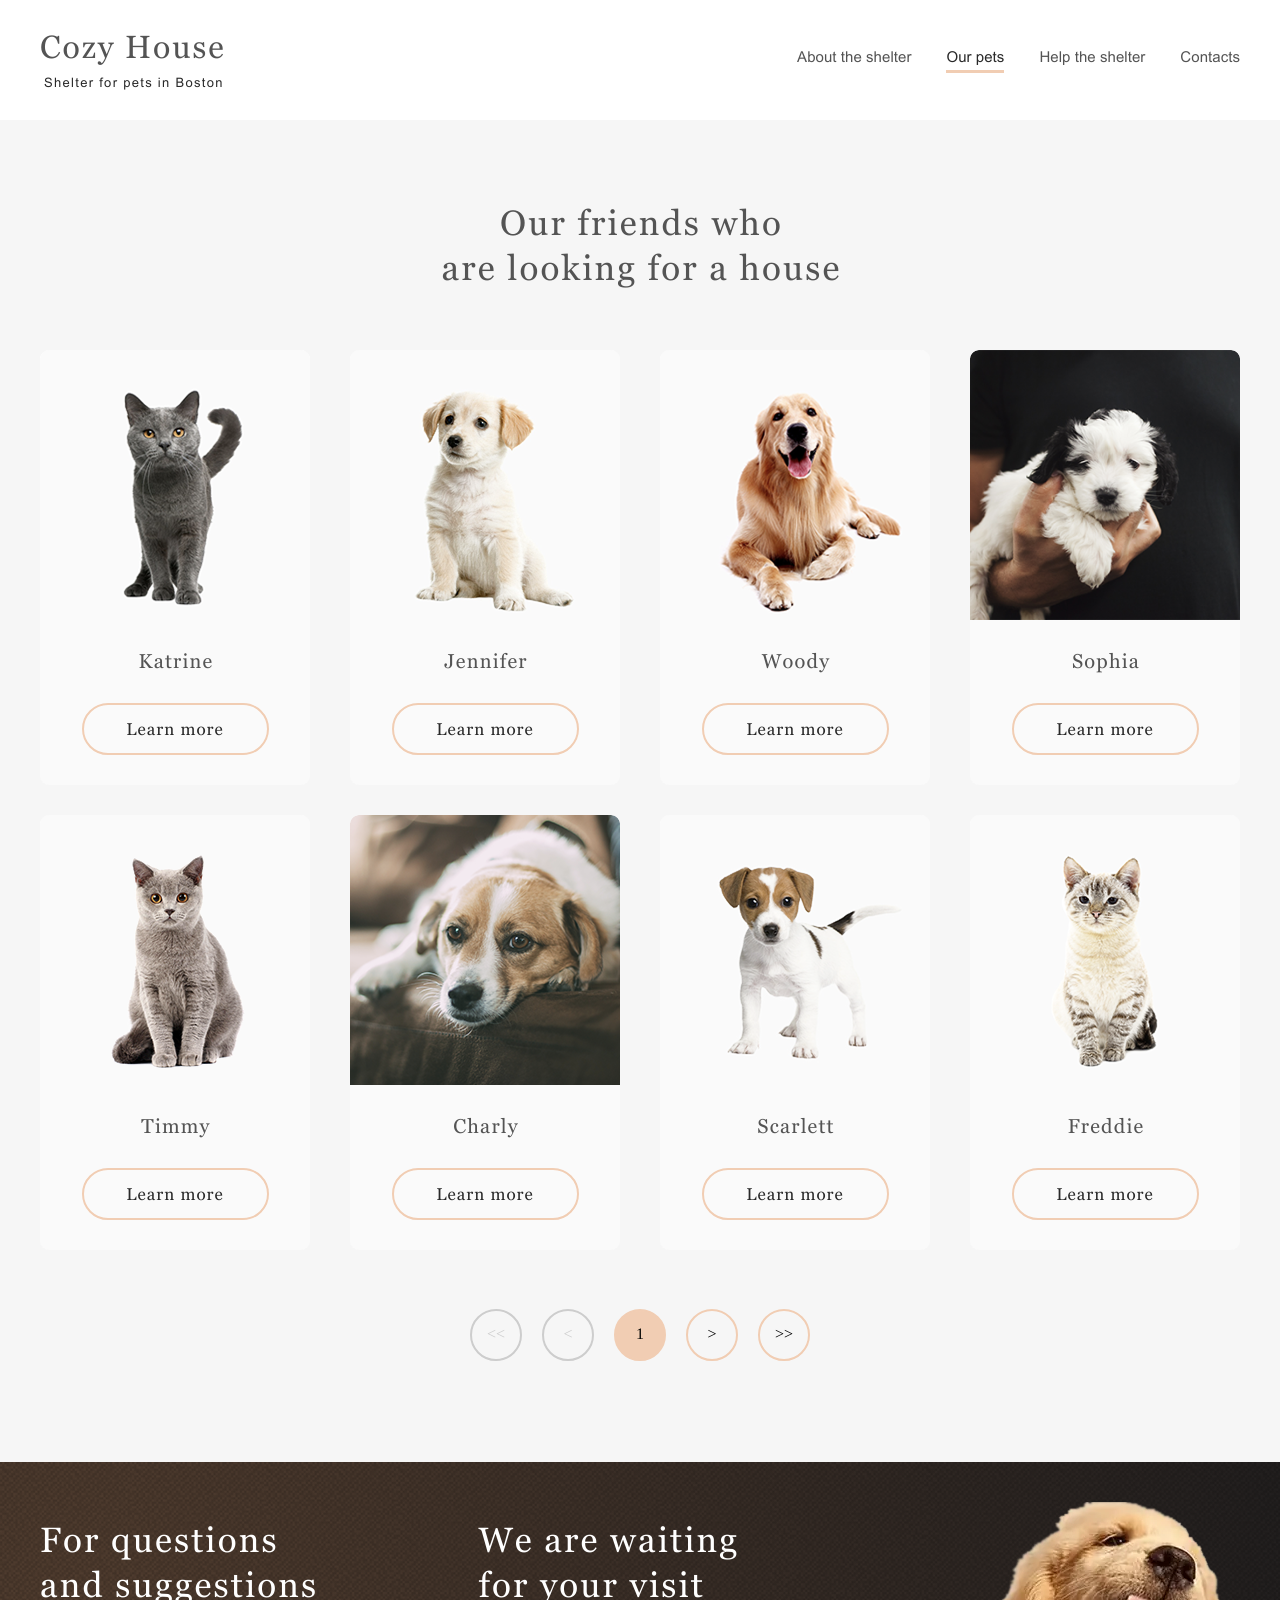
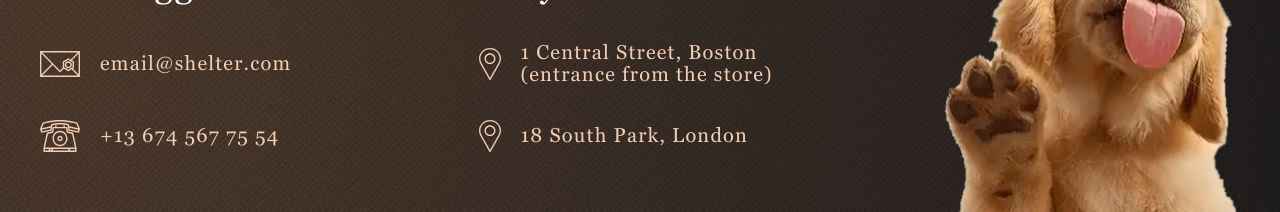
==== commit e5caebf9: "fix: for width 1280" ====
--- a/shelter/pets.html
+++ b/shelter/pets.html
@@ -13,7 +13,7 @@
 <body class="pets-page">
   <header class="header full-width">
     <div class="header__container container">
-      <a class="logo" href="javascript:void(0);">
+      <a class="logo" href="./">
         <span class="logo__title">Cozy House</span>
         <h1 class="logo__header">Shelter for pets in Boston</h1>
       </a>
@@ -37,50 +37,50 @@
 
         <div class="our-friends__cards-wrapper">
           <article class="our-friends__card" data-index="4">
-            <img class="our-friends__img" src="./assets/img/pets/katrine.webp" alt="Katrine">
-            <h4 class="our-friends__card-title">Katrine</h4>
+            <img class="our-friends__img" src="./assets/img/pets/katrine.png" alt="Katrine">
+            <h3 class="our-friends__card-title">Katrine</h3>
             <button class="our-friends__card-btn oval-button oval-button_contur">Learn more</button>
           </article>
 
           <article class="our-friends__card" data-index="0">
-            <img class="our-friends__img" src="./assets/img/pets/jennifer.webp" alt="Jennifer">
-            <h4 class="our-friends__card-title">Jennifer</h4>
+            <img class="our-friends__img" src="./assets/img/pets/jennifer.png" alt="Jennifer">
+            <h3 class="our-friends__card-title">Jennifer</h3>
             <button class="our-friends__card-btn oval-button oval-button_contur">Learn more</button>
           </article>
 
           <article class="our-friends__card" data-index="2">
-            <img class="our-friends__img" src="./assets/img/pets/woody.webp" alt="Woody">
-            <h4 class="our-friends__card-title">Woody</h4>
+            <img class="our-friends__img" src="./assets/img/pets/woody.png" alt="Woody">
+            <h3 class="our-friends__card-title">Woody</h3>
             <button class="our-friends__card-btn oval-button oval-button_contur">Learn more</button>
           </article>
 
           <article class="our-friends__card" data-index="1">
             <img class="our-friends__img" src="./assets/img/pets/sophia.png" alt="Sophia">
-            <h4 class="our-friends__card-title">Sophia</h4>
+            <h3 class="our-friends__card-title">Sophia</h3>
             <button class="our-friends__card-btn oval-button oval-button_contur">Learn more</button>
           </article>
 
           <article class="our-friends__card" data-index="5">
-            <img class="our-friends__img" src="./assets/img/pets/timmy.webp" alt="Timmy">
-            <h4 class="our-friends__card-title">Timmy</h4>
+            <img class="our-friends__img" src="./assets/img/pets/timmy.png" alt="Timmy">
+            <h3 class="our-friends__card-title">Timmy</h3>
             <button class="our-friends__card-btn oval-button oval-button_contur">Learn more</button>
           </article>
 
           <article class="our-friends__card" data-index="7">
-            <img class="our-friends__img" src="./assets/img/pets/charly.webp" alt="Charly">
-            <h4 class="our-friends__card-title">Charly</h4>
+            <img class="our-friends__img" src="./assets/img/pets/charly.png" alt="Charly">
+            <h3 class="our-friends__card-title">Charly</h3>
             <button class="our-friends__card-btn oval-button oval-button_contur">Learn more</button>
           </article>
 
           <article class="our-friends__card" data-index="3">
-            <img class="our-friends__img" src="./assets/img/pets/scarlett.webp" alt="Scarlett">
-            <h4 class="our-friends__card-title">Scarlett</h4>
+            <img class="our-friends__img" src="./assets/img/pets/scarlett.png" alt="Scarlett">
+            <h3 class="our-friends__card-title">Scarlett</h3>
             <button class="our-friends__card-btn oval-button oval-button_contur">Learn more</button>
           </article>
 
           <article class="our-friends__card" data-index="6">
-            <img class="our-friends__img" src="./assets/img/pets/freddie.webp" alt="Freddie">
-            <h4 class="our-friends__card-title">Freddie</h4>
+            <img class="our-friends__img" src="./assets/img/pets/freddie.png" alt="Freddie">
+            <h3 class="our-friends__card-title">Freddie</h3>
             <button class="our-friends__card-btn oval-button oval-button_contur">Learn more</button>
           </article>
         </div>
--- a/shelter/assets/css/style.css
+++ b/shelter/assets/css/style.css
@@ -61,6 +61,8 @@
   /*--- Scrollbar for all ---*/
   scrollbar-width: thin; /* thin | auto | none */
   scrollbar-color: rgba(120, 120, 120, 0.4) transparent;
+  /*--- For Fonts Render ---*/
+  text-rendering: geometricPrecision;
 }
 
 /*--- Scrollbar for all ---*/
@@ -197,7 +199,7 @@
   justify-content: center;
   align-items: center;
   height: 52px;
-  padding: 0 42px 0 43px;
+  padding: 0 43px 0 43px;
   background-color: var(--color-primary);
   color: var(--color-dark-3xl);
   text-decoration: none;
@@ -286,7 +288,7 @@
   font-family: Arial;
   font-weight: 400;
   font-size: 13px;
-  letter-spacing: 1.21px;
+  letter-spacing: 1.3px;
   color: var(--color-light-xl);
   margin: 9px 0px 0px 4px;
   transition: var(--transition);
@@ -309,7 +311,7 @@
   font-weight: 400;
   font-size: 15px;
   line-height: 1.6;
-  letter-spacing: 0.2px;
+  letter-spacing: 0.055px;
   margin-bottom: 1px;
   color: var(--color-dark-s);
   border-bottom: transparent;
@@ -390,7 +392,7 @@
   font-weight: 400;
   font-size: 15px;
   line-height: 1.6;
-  letter-spacing: 0.19px;
+  letter-spacing: 0.01px;
   color: var(--color-dark-s);
 }
 .start-screen__btn {
@@ -442,7 +444,7 @@
   font-weight: 400;
   font-size: 35px;
   line-height: 1.3;
-  letter-spacing: 2.25px;
+  letter-spacing: 2.1px;
   color: var(--color-dark-l);
   margin: 2px 0 0 0;
 }
@@ -451,10 +453,10 @@
   font-weight: 400;
   font-size: 15px;
   line-height: 1.6;
-  letter-spacing: 0.15px;
+  letter-spacing: 0.01px;
   color: var(--color-dark-xl);
   margin-top: 25px;
-  transform: translate(0px, -2px);
+  transform: translate(0px, -1px);
 }
 
 .pets {
@@ -468,12 +470,12 @@
   font-weight: 400;
   font-size: 35px;
   line-height: 1.29;
-  letter-spacing: 2.25px;
+  letter-spacing: 2.1px;
   text-align: center;
   color: var(--color-dark-l);
   margin: 80px 0px 0px 0px;
   padding: 0px;
-  transform: translate(1px, 0px);
+  transform: translate(2px, 1px);
 }
 .pets__slider-container {
   display: flex;
@@ -556,7 +558,6 @@
   height: 270px;
   -o-object-fit: cover;
      object-fit: cover;
-  transform: translate(-1px, -2px);
 }
 .pets__slider-card-title {
   font-family: "Georgia";
@@ -675,7 +676,7 @@
   font-weight: 400;
   font-size: 35px;
   line-height: 1.28;
-  letter-spacing: 2px;
+  letter-spacing: 2.1px;
   color: var(--color-dark-l);
 }
 .donation__subtitle {
@@ -683,9 +684,9 @@
   font-weight: 400;
   font-size: 15px;
   line-height: 1.1;
-  letter-spacing: 0.8px;
+  letter-spacing: 0.9px;
   color: var(--color-dark-l);
-  margin: 20px 0px 0px 1px;
+  margin: 21px 0px 0px 1px;
 }
 .donation__link-btn {
   display: inline-flex;
@@ -712,9 +713,9 @@
   font-weight: 400;
   font-size: 12px;
   line-height: 1.5;
-  letter-spacing: -0.1px;
+  letter-spacing: 0.01px;
   color: var(--color-dark-m);
-  margin: 20px 0px 0px 1px;
+  margin: 19px 0px 0px 1px;
 }
 
 .our-friends {
@@ -769,13 +770,14 @@
   letter-spacing: 0.06em;
   color: #545454;
   padding: 0px;
-  margin: 30px 0px 0px 2px;
+  margin: 31px 0px 0px 2px;
   text-align: center;
 }
 .our-friends__card-btn {
   display: flex;
-  margin: 31px auto 0px auto;
+  margin: 30px auto 0px auto;
   width: 187px;
+  padding: 0;
 }
 .our-friends__buttons-wrapper {
   display: flex;
@@ -842,7 +844,7 @@
   font-family: "Georgia", serif;
   font-weight: 400;
   font-size: 20px;
-  line-height: 1.15;
+  line-height: 1.1;
   letter-spacing: 0.06em;
   color: var(--color-primary);
   transition: var(--transition);
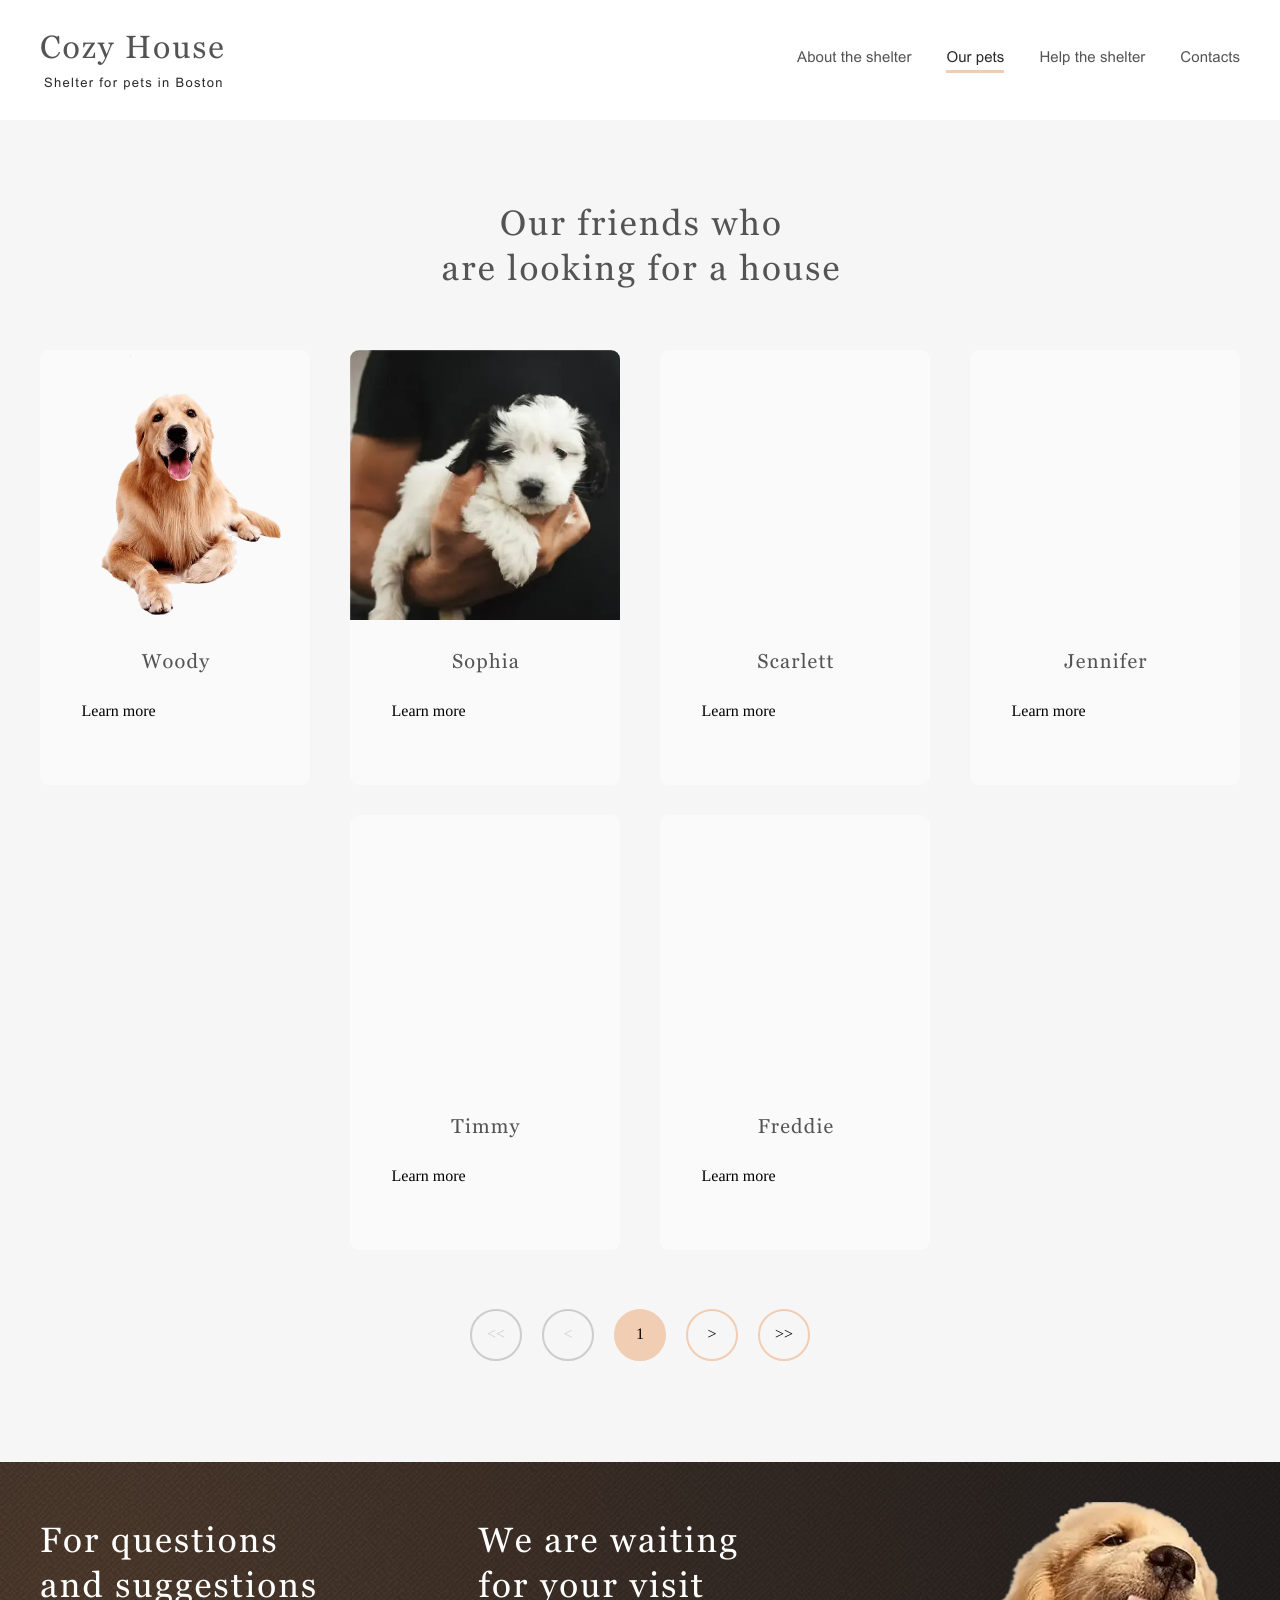
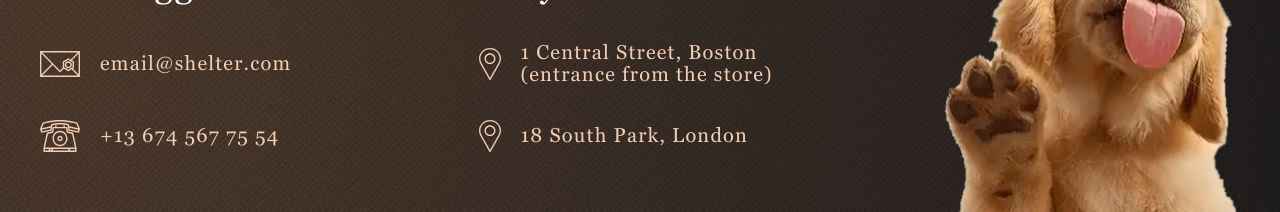
==== commit d3329f8d: "feat: add pagination functional" ====
--- a/shelter/pets.html
+++ b/shelter/pets.html
@@ -27,6 +27,7 @@
           <li class="menu__item"><a class="menu__link" href="#contacts">Contacts</a></li>
         </ul>
       </nav>
+      <button class="mob-menu-btn"></button>
     </div>
   </header>
 
@@ -35,61 +36,12 @@
       <div class="our-friends__container container">
         <h2 class="our-friends__title">Our friends who<br>are looking for a house</h2>
 
-        <div class="our-friends__cards-wrapper">
-          <article class="our-friends__card" data-index="4">
-            <img class="our-friends__img" src="./assets/img/pets/katrine.png" alt="Katrine">
-            <h3 class="our-friends__card-title">Katrine</h3>
-            <button class="our-friends__card-btn oval-button oval-button_contur">Learn more</button>
-          </article>
-
-          <article class="our-friends__card" data-index="0">
-            <img class="our-friends__img" src="./assets/img/pets/jennifer.png" alt="Jennifer">
-            <h3 class="our-friends__card-title">Jennifer</h3>
-            <button class="our-friends__card-btn oval-button oval-button_contur">Learn more</button>
-          </article>
-
-          <article class="our-friends__card" data-index="2">
-            <img class="our-friends__img" src="./assets/img/pets/woody.png" alt="Woody">
-            <h3 class="our-friends__card-title">Woody</h3>
-            <button class="our-friends__card-btn oval-button oval-button_contur">Learn more</button>
-          </article>
-
-          <article class="our-friends__card" data-index="1">
-            <img class="our-friends__img" src="./assets/img/pets/sophia.png" alt="Sophia">
-            <h3 class="our-friends__card-title">Sophia</h3>
-            <button class="our-friends__card-btn oval-button oval-button_contur">Learn more</button>
-          </article>
-
-          <article class="our-friends__card" data-index="5">
-            <img class="our-friends__img" src="./assets/img/pets/timmy.png" alt="Timmy">
-            <h3 class="our-friends__card-title">Timmy</h3>
-            <button class="our-friends__card-btn oval-button oval-button_contur">Learn more</button>
-          </article>
-
-          <article class="our-friends__card" data-index="7">
-            <img class="our-friends__img" src="./assets/img/pets/charly.png" alt="Charly">
-            <h3 class="our-friends__card-title">Charly</h3>
-            <button class="our-friends__card-btn oval-button oval-button_contur">Learn more</button>
-          </article>
-
-          <article class="our-friends__card" data-index="3">
-            <img class="our-friends__img" src="./assets/img/pets/scarlett.png" alt="Scarlett">
-            <h3 class="our-friends__card-title">Scarlett</h3>
-            <button class="our-friends__card-btn oval-button oval-button_contur">Learn more</button>
-          </article>
-
-          <article class="our-friends__card" data-index="6">
-            <img class="our-friends__img" src="./assets/img/pets/freddie.png" alt="Freddie">
-            <h3 class="our-friends__card-title">Freddie</h3>
-            <button class="our-friends__card-btn oval-button oval-button_contur">Learn more</button>
-          </article>
-        </div>
+        <div class="our-friends__cards-wrapper"></div>
 
         <div class="our-friends__buttons-wrapper">
-          <button class="round-btn round-btn_disabled our-friends__btn our-friends__btn_disabled" id="to-begining-btn"
+          <button class="round-btn round-btn_disabled our-friends__btn" id="to-begining-btn"
             disabled="">&lt;&lt;</button>
-          <button class="round-btn round-btn_disabled our-friends__btn our-friends__btn_disabled" id="prev-btn"
-            disabled="">&lt;</button>
+          <button class="round-btn round-btn_disabled our-friends__btn" id="prev-btn" disabled="">&lt;</button>
           <span class="round-btn our-friends__btn our-friends__btn_counter">1</span>
           <button class="round-btn our-friends__btn" id="next-btn">&gt;</button>
           <button class="round-btn our-friends__btn" id="to-end-btn">&gt;&gt;</button>
@@ -166,10 +118,13 @@
         </a>
       </div>
 
-      <div class="footer__item"></div>
+      <div class="footer__item  footer__item_img"></div>
     </div>
   </footer>
-  <script src="./assets/js/index.js"></script>
+
+  <div class="overlay"></div>
+
+  <script src="./assets/js/index.js" type="module"></script>
 </body>
 
 </html>
--- a/shelter/assets/css/style.css
+++ b/shelter/assets/css/style.css
@@ -11,9 +11,29 @@
   --color-primary: #f1cdb3;
   --color-primary-light: #fddcc4;
   --transition: 0.4s ease;
-  --slider-margin: 45px;
-}
-
+  --slider-margin: clamp(9px, 9px + (48 - 9) * (100vw - 1041px) / (1280 - 1041), 48px);
+}
+
+@media only screen and (max-width: 1040px) {
+  :root {
+    --slider-margin: clamp(16px, 16px + (82 - 16) * (100vw - 768px) / (1041 - 768), 82px);
+  }
+}
+@media only screen and (max-width: 767px) {
+  :root {
+    --slider-margin: clamp(5px, 5px + (16 - 5) * (100vw - 730px) / (767 - 730), 16px);
+  }
+}
+@media only screen and (max-width: 730px) {
+  :root {
+    --slider-margin: clamp(20px, 20px + (150 - 20) * (100vw - 441px) / (730 - 441), 150px);
+  }
+}
+@media only screen and (max-width: 440px) {
+  :root {
+    --slider-margin: clamp(15px, 15px + (72 - 15) * (100vw - 320px) / (440 - 320), 72px);
+  }
+}
 /*--- Fonts ---*/
 @font-face {
   font-family: "Arial";
@@ -180,7 +200,13 @@
   min-height: 100dvh;
 }
 
+.fixed-block {
+  position: fixed;
+  overflow: hidden;
+}
+
 .full-width {
+  overflow-x: hidden;
   width: 100%;
 }
 
@@ -194,6 +220,90 @@
   padding-right: clamp(30px, 30px + (40 - 30) * (100vw - 768px) / (1280 - 768), 40px);
 }
 
+/*--- Overlay ---*/
+.overlay {
+  position: fixed;
+  z-index: 10;
+  top: 0;
+  left: 0;
+  width: 100%;
+  height: 100%;
+  background-color: rgba(41, 41, 41, 0.6);
+  opacity: 0;
+  transform: translateX(-100%);
+}
+
+.fade-in {
+  animation-name: fade-in;
+  animation-duration: 0.4s;
+  animation-iteration-count: 1;
+  animation-timing-function: ease-in-out;
+  animation-fill-mode: forwards;
+}
+
+.fade-out {
+  animation-name: fade-out;
+  animation-duration: 0.4s;
+  animation-iteration-count: 1;
+  animation-timing-function: ease-in-out;
+  animation-fill-mode: forwards;
+}
+
+.overlay_active {
+  opacity: 1;
+  transform: translateX(0%);
+}
+
+@media only screen and (max-width: 767px) {
+  .container {
+    padding-left: clamp(20px, 20px + (30 - 20) * (100vw - 320px) / (767 - 320), 30px);
+    padding-right: clamp(20px, 20px + (30 - 20) * (100vw - 320px) / (767 - 320), 30px);
+  }
+}
+@keyframes slide-left {
+  0% {
+    transform: translateX(0%);
+  }
+  100% {
+    transform: translateX(-50%);
+  }
+}
+@keyframes slide-right {
+  0% {
+    transform: translateX(-50%);
+  }
+  100% {
+    transform: translateX(0%);
+  }
+}
+@keyframes fade-in {
+  0% {
+    transform: translateX(-100%);
+    opacity: 0;
+  }
+  5% {
+    transform: translateX(0%);
+    opacity: 0;
+  }
+  100% {
+    transform: translateX(0%);
+    opacity: 1;
+  }
+}
+@keyframes fade-out {
+  0% {
+    transform: translateX(0%);
+    opacity: 1;
+  }
+  95% {
+    transform: translateX(0%);
+    opacity: 0;
+  }
+  100% {
+    transform: translateX(-100%);
+    opacity: 0;
+  }
+}
 .oval-button {
   display: inline-flex;
   justify-content: center;
@@ -237,6 +347,41 @@
   color: var(--color-dark-s);
 }
 
+.mob-menu-btn {
+  position: relative;
+  z-index: 100;
+  width: 30px;
+  height: 22px;
+  border: none;
+  border-top: 2px solid var(--color-primary);
+  border-bottom: 2px solid var(--color-primary);
+  background-color: transparent;
+  cursor: pointer;
+  display: none;
+  justify-content: center;
+  align-items: center;
+  transition: var(--transition);
+  -webkit-transition: var(--transition);
+}
+
+.mob-menu-btn::before {
+  content: "";
+  display: block;
+  width: 30px;
+  height: 2px;
+  background-color: var(--color-primary);
+}
+
+.pets-page .mob-menu-btn {
+  border-top: 2px solid #000000;
+  border-bottom: 2px solid #000000;
+}
+.pets-page .mob-menu-btn::before {
+  background-color: #000000;
+  transition: var(--transition);
+  -webkit-transition: var(--transition);
+}
+
 @media (hover: hover) and (pointer: fine) {
   .oval-button:hover {
     background-color: var(--color-primary-light);
@@ -333,6 +478,22 @@
   color: var(--color-dark-l);
 }
 
+.overlay {
+  position: fixed;
+  z-index: 10;
+  top: 0;
+  left: 0;
+  width: 100%;
+  height: 100%;
+  background-color: rgba(41, 41, 41, 0.6);
+  opacity: 0;
+  transform: translateX(-100%);
+}
+.overlay_active {
+  opacity: 1;
+  transform: translateX(0%);
+}
+
 @media (hover: hover) and (pointer: fine) {
   .menu__link:hover {
     color: var(--color-light-s);
@@ -353,6 +514,49 @@
     color: var(--color-dark-l);
   }
 }
+@media only screen and (max-width: 767px) {
+  .menu {
+    justify-content: center;
+    position: fixed;
+    z-index: 20;
+    top: 0;
+    right: 0;
+    width: 320px;
+    height: 100dvh;
+    background-color: #292929;
+    transform: translateX(100%);
+    transition: var(--transition);
+    -webkit-transition: var(--transition);
+  }
+  .menu__list {
+    flex-direction: column;
+    align-items: center;
+    gap: 40px;
+  }
+  .menu__link {
+    font-size: 32px;
+    line-height: 155%;
+    color: var(--color-dark-s) !important;
+  }
+  .menu_active {
+    transform: translateX(0);
+  }
+  .menu__link_active {
+    color: var(--color-light-s) !important;
+    border-bottom: 3px solid var(--color-primary);
+  }
+  .mob-menu-btn {
+    display: flex;
+  }
+  .mob-menu-btn_active {
+    transform: rotate(90deg);
+    border-top: 2px solid var(--color-primary) !important;
+    border-bottom: 2px solid var(--color-primary) !important;
+  }
+  .mob-menu-btn_active::before {
+    background-color: var(--color-primary) !important;
+  }
+}
 .main {
   margin-top: -120px;
 }
@@ -364,20 +568,20 @@
 .start-screen {
   display: flex;
   justify-content: center;
-  min-height: 908px;
   background: url(./../../assets/img/bg/grid.webp), radial-gradient(100% 215.42% at 0% 0%, #5B483A 0%, #262425 100%), #211F20;
 }
 .start-screen__content-wrapper {
   display: flex;
   justify-content: space-between;
-  gap: 42px;
+  gap: clamp(10px, 10px + (42 - 10) * (100vw - 1100px) / (1280 - 1100), 42px);
   width: 100%;
-  margin-top: 180px;
+  margin-top: clamp(120px, 120px + (180 - 120) * (100vw - 1100px) / (1280 - 1100), 180px);
 }
 .start-screen__text-wrapper {
   width: 100%;
   max-width: 460px;
   margin-top: 163px;
+  margin-top: clamp(30px, 30px + (163 - 30) * (100vw - 1100px) / (1280 - 1100), 163px);
 }
 .start-screen__header {
   font-family: "Georgia";
@@ -407,6 +611,46 @@
   background-repeat: no-repeat;
 }
 
+@media only screen and (max-width: 920px) {
+  .start-screen__content-wrapper {
+    flex-direction: column;
+    align-items: center;
+  }
+  .start-screen__text-wrapper {
+    display: flex;
+    flex-direction: column;
+    align-items: center;
+  }
+  .start-screen__header {
+    width: 100%;
+  }
+  .start-screen__puppy {
+    width: 100%;
+    max-width: 569px;
+    margin-top: 89px;
+    transform: translateX(69px);
+  }
+}
+@media only screen and (max-width: 767px) {
+  .start-screen__container {
+    padding-left: clamp(10px, 10px + (20 - 10) * (100vw - 380px) / (767 - 380), 20px);
+    padding-right: clamp(10px, 10px + (20 - 10) * (100vw - 380px) / (767 - 380), 20px);
+  }
+  .start-screen__header {
+    font-size: clamp(25px, 25px + (44 - 25) * (100vw - 380px) / (767 - 380), 44px);
+    letter-spacing: 0.06em;
+  }
+  .start-screen__puppy {
+    transform: translateX(clamp(19px, 19px + (69 - 19) * (100vw - 320px) / (767 - 320), 69px));
+    max-width: clamp(261px, 261px + (569 - 261) * (100vw - 320px) / (767 - 320), 569px);
+    margin-top: 94px;
+  }
+}
+@media only screen and (max-width: 550px) {
+  .start-screen__header, .start-screen__text {
+    text-align: center;
+  }
+}
 .about {
   display: flex;
   justify-content: center;
@@ -459,6 +703,53 @@
   transform: translate(0px, -1px);
 }
 
+@media only screen and (max-width: 920px) {
+  .about__container {
+    flex-direction: column-reverse;
+  }
+  .about__item {
+    width: 100%;
+    max-width: clamp(430px, 430px + (600 - 430) * (100vw - 768px) / (920 - 768), 600px);
+  }
+  .about__item:first-child {
+    align-items: center;
+  }
+  .about__item:last-child {
+    transform: translate(0px, 0px);
+  }
+  .about .about__img {
+    margin-right: 0;
+    margin-top: 77px;
+  }
+}
+@media only screen and (max-width: 767px) {
+  .about__container {
+    padding-left: 25px;
+    padding-right: 25px;
+    padding-top: clamp(41px, 41px + (80 - 41) * (100vw - 380px) / (767 - 380), 80px);
+    padding-bottom: clamp(44px, 44px + (100 - 44) * (100vw - 380px) / (767 - 380), 100px);
+  }
+  .about__title {
+    font-size: clamp(25px, 25px + (35 - 25) * (100vw - 380px) / (767 - 380), 35px);
+    letter-spacing: 0.06em;
+    line-height: 1.3;
+  }
+  .about__item:first-child {
+    max-width: clamp(259px, 259px + (430 - 259) * (100vw - 320px) / (767 - 320), 430px);
+    margin-top: calc(clamp(0px, 0px + (37 - 0) * (100vw - 320px) / (767 - 320), 37px) - 37px);
+  }
+}
+@media only screen and (max-width: 550px) {
+  .about__title {
+    text-align: center;
+  }
+  .about__text {
+    text-align: justify;
+  }
+  .about__text_second {
+    margin-top: 22px;
+  }
+}
 .pets {
   display: flex;
   justify-content: center;
@@ -478,6 +769,7 @@
   transform: translate(2px, 1px);
 }
 .pets__slider-container {
+  position: relative;
   display: flex;
   justify-content: space-between;
   width: 100%;
@@ -507,24 +799,12 @@
   z-index: 1;
 }
 .pets__slider-wrapper {
+  display: flex;
   margin: 0px;
   padding: 60px 0px 60px 0px;
   overflow: hidden;
-  display: flex;
-  width: 1080px;
+  width: 100%;
   position: relative;
-}
-.pets__slider-wrapper::before, .pets__slider-wrapper::after {
-  content: "";
-  display: block;
-  width: 20px;
-  height: 100%;
-  position: absolute;
-  left: 0;
-  top: 0;
-  z-index: 1;
-  background: rgb(246, 246, 246);
-  background: linear-gradient(90deg, rgb(246, 246, 246) 0%, rgb(246, 246, 246) 50%, rgba(246, 246, 246, 0) 100%);
 }
 .pets__slider {
   display: flex;
@@ -573,6 +853,20 @@
   display: flex;
   margin: 31px auto 0px auto;
 }
+.pets__slider_shift-left {
+  animation-name: slide-left;
+  animation-duration: 1s;
+  animation-iteration-count: 1;
+  animation-timing-function: ease-in-out;
+  animation-fill-mode: forwards;
+}
+.pets__slider_shift-right {
+  animation-name: slide-right;
+  animation-duration: 1s;
+  animation-iteration-count: 1;
+  animation-timing-function: ease-in-out;
+  animation-fill-mode: forwards;
+}
 
 .pets-page .pets {
   min-height: 1342px;
@@ -588,6 +882,49 @@
   .pets__slider-card:hover .oval-button {
     background-color: var(--color-primary-light);
     border: 2px solid var(--color-primary-light);
+  }
+}
+@media only screen and (max-width: 767px) {
+  .pets__container {
+    padding-left: clamp(10px, 10px + (30 - 10) * (100vw - 380px) / (767 - 380), 30px);
+    padding-right: clamp(10px, 10px + (30 - 10) * (100vw - 380px) / (767 - 380), 30px);
+  }
+  .pets__title {
+    margin-top: clamp(41px, 41px + (80 - 41) * (100vw - 380px) / (767 - 380), 80px);
+    margin-right: 3px;
+    font-size: clamp(25px, 25px + (35 - 25) * (100vw - 380px) / (767 - 380), 35px);
+    letter-spacing: 0.06em;
+    line-height: 1.28;
+  }
+  .pets__slider-wrapper {
+    padding-top: clamp(42px, 42px + (60 - 42) * (100vw - 380px) / (767 - 380), 60px);
+    padding-bottom: clamp(20px, 20px + (60 - 20) * (100vw - 380px) / (767 - 380), 60px);
+  }
+}
+@media only screen and (max-width: 440px) {
+  .pets {
+    min-height: auto;
+  }
+  .pets__container {
+    padding-bottom: 42px;
+  }
+  .pets__slider-container {
+    flex-wrap: wrap;
+    justify-content: center;
+    -moz-column-gap: 80px;
+         column-gap: 80px;
+  }
+  .pets__slider-wrapper {
+    order: 0;
+  }
+  .pets__slider-btn-wrapper_left {
+    order: 1;
+  }
+  .pets__slider-btn-wrapper_right {
+    order: 2;
+  }
+  .pets__link-btn {
+    margin-top: 42px;
   }
 }
 .help {
@@ -614,6 +951,7 @@
   flex-wrap: wrap;
   justify-content: center;
   margin-top: 59px;
+  margin-bottom: 99px;
   padding: 0;
   list-style: none;
   gap: 55px 119.5px;
@@ -642,6 +980,52 @@
   transform: translate(1px, 0px);
 }
 
+@media only screen and (max-width: 920px) {
+  .help__items-list {
+    gap: 55px 60px;
+  }
+  .help__item {
+    width: 170px;
+    height: 114px;
+  }
+}
+@media only screen and (max-width: 767px) {
+  .help__container {
+    padding-left: clamp(15px, 15px + (30 - 15) * (100vw - 380px) / (767 - 380), 30px);
+    padding-right: clamp(15px, 15px + (30 - 15) * (100vw - 380px) / (767 - 380), 30px);
+  }
+  .help__title {
+    margin-top: clamp(42px, 42px + (80 - 42) * (100vw - 380px) / (767 - 380), 80px);
+    font-size: clamp(25px, 25px + (35 - 25) * (100vw - 380px) / (767 - 380), 35px);
+  }
+  .help__items-list {
+    margin-bottom: clamp(42px, 42px + (99 - 42) * (100vw - 380px) / (767 - 380), 99px);
+  }
+}
+@media only screen and (max-width: 550px) {
+  .help__items-list {
+    -moz-column-gap: clamp(30px, 30px + (60 - 30) * (100vw - 360px) / (767 - 360), 60px);
+         column-gap: clamp(30px, 30px + (60 - 30) * (100vw - 360px) / (767 - 360), 60px);
+    row-gap: clamp(30px, 30px + (55 - 30) * (100vw - 360px) / (767 - 360), 55px);
+    margin-top: clamp(41px, 41px + (59 - 41) * (100vw - 360px) / (767 - 360), 59px);
+  }
+  .help__item {
+    width: clamp(130px, 130px + (170 - 130) * (100vw - 340px) / (550 - 340), 170px);
+    height: clamp(87px, 87px + (114 - 87) * (100vw - 360px) / (550 - 360), 114px);
+  }
+  .help__item-title {
+    font-size: clamp(15px, 15px + (20 - 15) * (100vw - 380px) / (550 - 380), 20px);
+  }
+  .help__item-img {
+    width: clamp(50px, 50px + (60 - 50) * (100vw - 380px) / (550 - 380), 60px);
+  }
+}
+@media only screen and (max-width: 340px) {
+  .help__items-list {
+    width: 292px;
+    justify-content: flex-start;
+  }
+}
 .donation {
   display: flex;
   justify-content: center;
@@ -656,6 +1040,7 @@
   display: flex;
   min-height: 282px;
   justify-content: space-between;
+  gap: 20px;
 }
 .donation__img-wrapper {
   width: 60%;
@@ -667,8 +1052,10 @@
   margin-left: 1px;
 }
 .donation__text-wrapper {
+  flex-shrink: 0;
   width: 50%;
   max-width: 380px;
+  min-width: 350px;
 }
 .donation__title {
   margin: 1px 0px 0px 1px;
@@ -690,6 +1077,7 @@
 }
 .donation__link-btn {
   display: inline-flex;
+  width: 350px;
   margin: 20px 0px 0px 1px;
   padding: 10px 15px;
   text-decoration: none;
@@ -718,6 +1106,68 @@
   margin: 19px 0px 0px 1px;
 }
 
+@media only screen and (max-width: 860px) {
+  .donation {
+    padding: 80px 0 89px 0;
+  }
+  .donation__content-wrapper {
+    flex-direction: column-reverse;
+    align-items: center;
+  }
+  .donation__link-btn {
+    margin: 17px 0px 0px 0px;
+  }
+  .donation__img-wrapper {
+    aspect-ratio: 505/282;
+    margin-top: 31px;
+  }
+  .donation__img-wrapper, .donation__text-wrapper {
+    width: 100%;
+  }
+}
+@media only screen and (max-width: 767px) {
+  .donation {
+    padding-top: clamp(42px, 42px + (80 - 42) * (100vw - 380px) / (767 - 380), 80px);
+    padding-bottom: clamp(36px, 36px + (89 - 36) * (100vw - 380px) / (767 - 380), 89px);
+  }
+  .donation__title {
+    font-size: clamp(25px, 25px + (35 - 25) * (100vw - 380px) / (767 - 380), 35px);
+    letter-spacing: 0.06em;
+  }
+  .donation__subtitle {
+    letter-spacing: 0;
+  }
+}
+@media only screen and (max-width: 550px) {
+  .donation__text-wrapper {
+    display: flex;
+    flex-direction: column;
+    align-items: center;
+    min-width: auto;
+  }
+  .donation__content-wrapper {
+    gap: 6px;
+  }
+  .donation__title {
+    text-align: center;
+  }
+  .donation__subtitle {
+    margin: 24px 0px 0px -1px;
+  }
+  .donation__text {
+    text-align: justify;
+  }
+  .donation__link-btn {
+    font-size: clamp(15px, 15px + (20 - 15) * (100vw - 380px) / (550 - 380), 20px);
+    width: auto;
+    min-width: 281px;
+    margin: 22px 0px 0px -1px;
+    align-items: center;
+  }
+  .donation__img-wrapper {
+    width: 94%;
+  }
+}
 .our-friends {
   display: flex;
   justify-content: center;
@@ -742,7 +1192,7 @@
   display: flex;
   flex-wrap: wrap;
   justify-content: center;
-  margin: 45px 0px 0px 0px;
+  margin-top: clamp(15px, 15px + (45 - 15) * (100vw - 768px) / (1280 - 768), 45px);
   gap: 30px 40px;
   padding: 14px 0px 14px 0px;
 }
@@ -782,7 +1232,7 @@
 .our-friends__buttons-wrapper {
   display: flex;
   justify-content: center;
-  margin: 45px 0px 0px 0px;
+  margin-top: clamp(26px, 26px + (45 - 26) * (100vw - 768px) / (1280 - 768), 45px);
   gap: 20px;
 }
 .our-friends__btn_counter {
@@ -802,6 +1252,29 @@
     border: 2px solid var(--color-primary-light);
   }
 }
+@media only screen and (max-width: 768px) {
+  .our-friends__container {
+    padding-bottom: clamp(76px, 76px + (100 - 76) * (100vw - 768px) / (1280 - 768), 100px);
+  }
+}
+@media only screen and (max-width: 634px) {
+  .our-friends__container {
+    padding-top: clamp(42px, 42px + (80 - 42) * (100vw - 380px) / (634 - 380), 80px);
+    padding-left: clamp(10px, 10px + (20 - 10) * (100vw - 380px) / (634 - 380), 20px);
+    padding-right: clamp(10px, 10px + (20 - 10) * (100vw - 380px) / (634 - 380), 20px);
+    padding-bottom: clamp(42px, 42px + (76 - 42) * (100vw - 380px) / (634 - 380), 76px);
+  }
+  .our-friends__title {
+    font-size: clamp(25px, 25px + (35 - 25) * (100vw - 380px) / (634 - 380), 35px);
+  }
+  .our-friends__cards-wrapper {
+    margin-top: 26px;
+  }
+  .our-friends__buttons-wrapper {
+    margin-top: 28px;
+    gap: clamp(10px, 10px + (20 - 10) * (100vw - 380px) / (634 - 380), 20px);
+  }
+}
 .footer {
   display: flex;
   justify-content: center;
@@ -811,6 +1284,7 @@
 .footer__container {
   flex-direction: row;
   justify-content: space-between;
+  gap: 20px;
   transition: none;
   -webkit-transition: none;
 }
@@ -879,4 +1353,57 @@
     transition: var(--transition);
     -webkit-transition: var(--transition);
   }
+}
+@media only screen and (max-width: 996px) {
+  .footer__container {
+    flex-wrap: wrap;
+    justify-content: center;
+    row-gap: 65px;
+    -moz-column-gap: clamp(60px, 60px + (180 - 60) * (100vw - 768px) / (920 - 768), 180px);
+         column-gap: clamp(60px, 60px + (180 - 60) * (100vw - 768px) / (920 - 768), 180px);
+  }
+  .footer__item {
+    margin: -10px 0 0 0;
+  }
+}
+@media only screen and (max-width: 767px) {
+  .footer__container {
+    padding-left: 10px;
+    padding-right: 10px;
+  }
+  .footer__title {
+    font-size: clamp(25px, 25px + (35 - 25) * (100vw - 380px) / (767 - 380), 35px);
+  }
+}
+@media only screen and (max-width: 550px) {
+  .footer__container {
+    row-gap: clamp(51px, 51px + (65 - 51) * (100vw - 380px) / (550 - 380), 65px);
+  }
+  .footer__item:nth-child(1) {
+    width: 281px;
+    height: clamp(208px, 208px + (234 - 208) * (100vw - 380px) / (550 - 380), 234px);
+  }
+  .footer__item:nth-child(2) {
+    height: clamp(220px, 220px + (234 - 220) * (100vw - 380px) / (550 - 380), 234px);
+  }
+  .footer__item:nth-child(2) .footer__title {
+    max-width: 294px;
+    transform: translate(4px, 0px);
+  }
+  .footer__link_map1 {
+    transform: translate(-3px, 0px);
+  }
+  .footer__link_map2 {
+    justify-content: flex-start !important;
+  }
+  .footer__title {
+    text-align: center;
+  }
+  .footer__link {
+    justify-content: center;
+  }
+  .footer__item_img {
+    max-width: clamp(260px, 260px + (300 - 260) * (100vw - 380px) / (550 - 380), 300px) !important;
+    margin-top: -10px !important;
+  }
 }/*# sourceMappingURL=style.css.map */
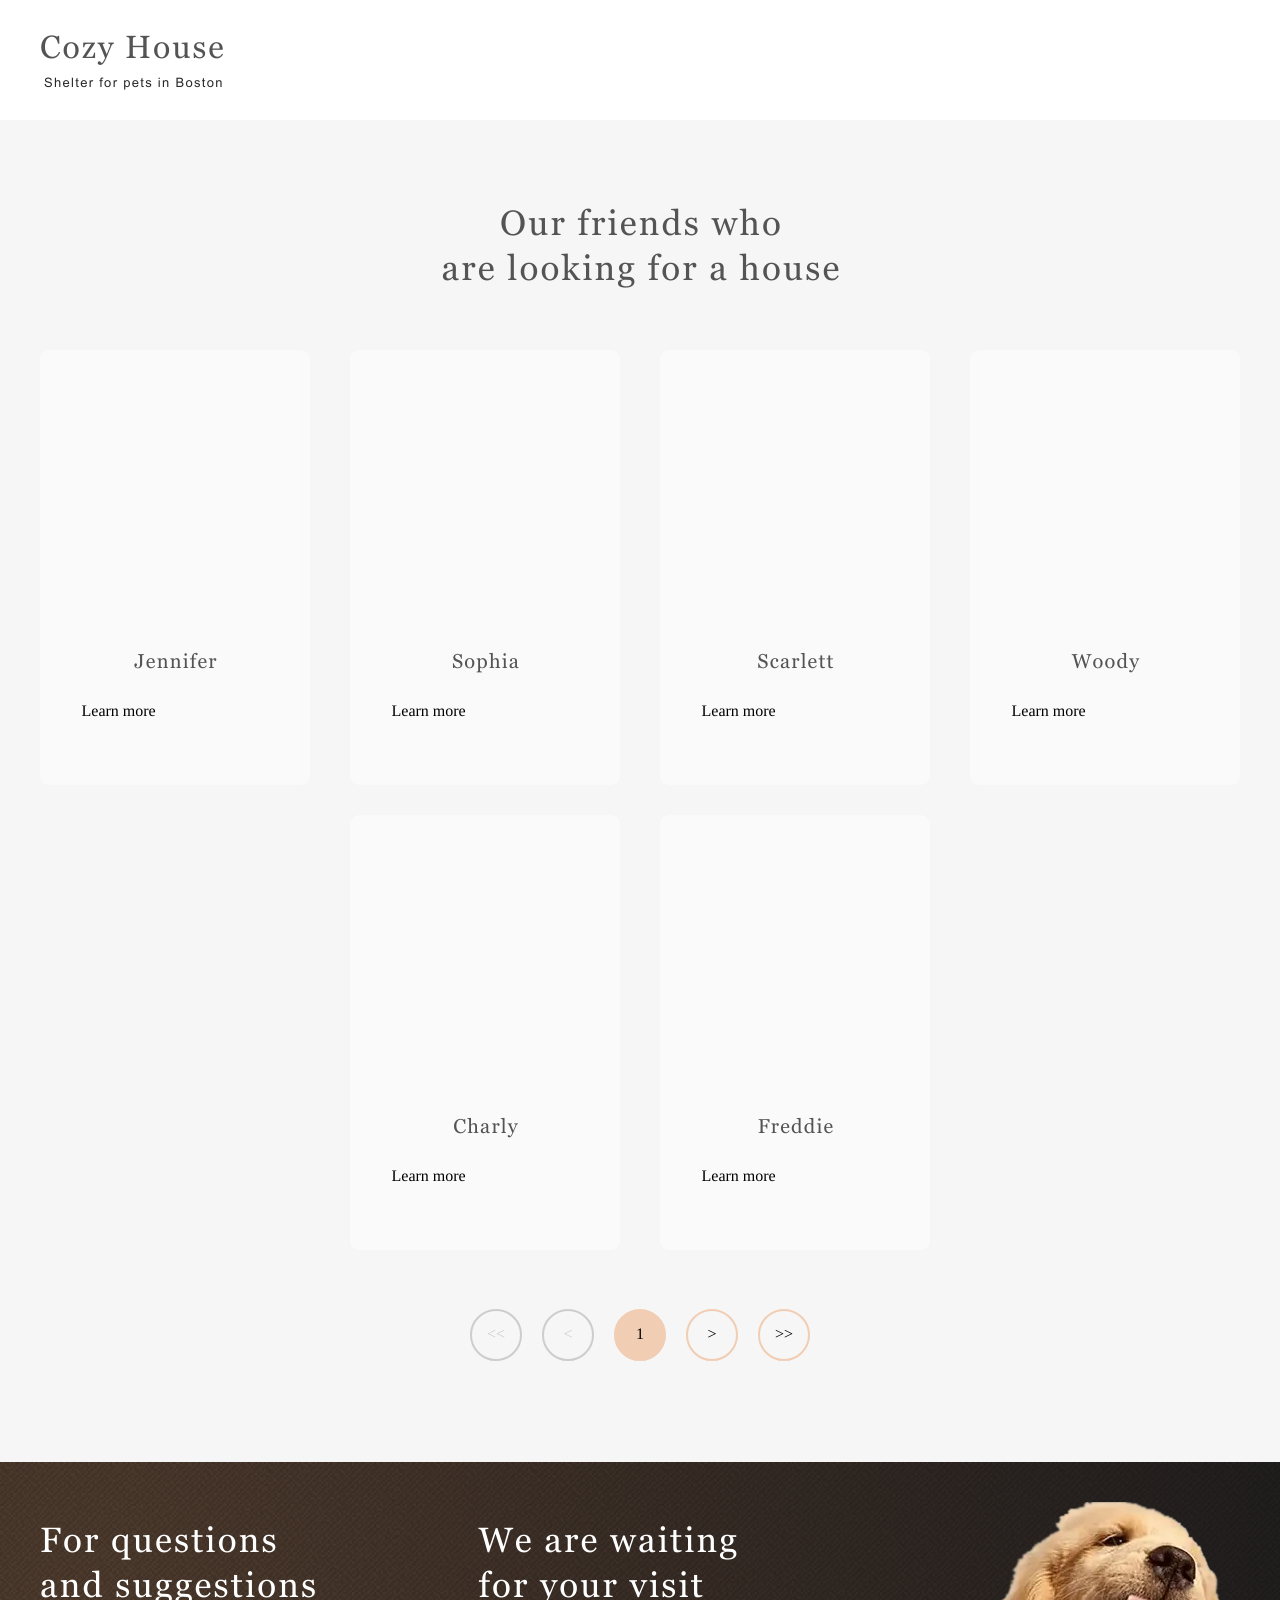
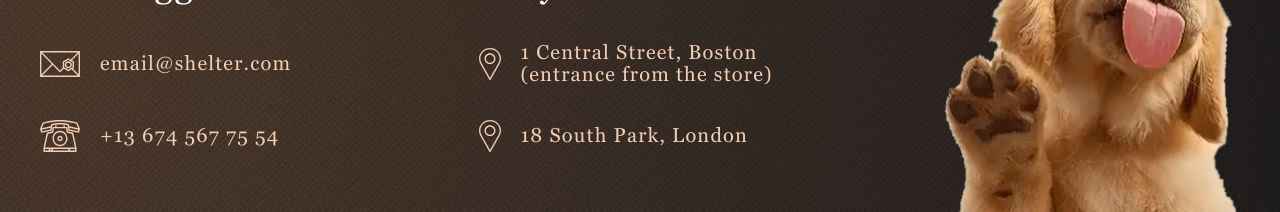
==== commit 5e6b5c64: "feat: add popup functional" ====
--- a/shelter/pets.html
+++ b/shelter/pets.html
@@ -122,7 +122,37 @@
     </div>
   </footer>
 
+  <!-- Overlay -->
   <div class="overlay"></div>
+
+  <!-- Popup -->
+  <div class="popup-wrapper">
+    <div class="popup">
+      <button class="round-btn popup__close">
+        <svg width="12" height="12" viewBox="0 0 12 12" fill="none" xmlns="http://www.w3.org/2000/svg">
+          <path fill-rule="evenodd" clip-rule="evenodd"
+            d="M7.42618 6.00003L11.7046 1.72158C12.0985 1.32775 12.0985 0.689213 11.7046 0.295433C11.3108 -0.0984027 10.6723 -0.0984027 10.2785 0.295433L5.99998 4.57394L1.72148 0.295377C1.32765 -0.098459 0.68917 -0.098459 0.295334 0.295377C-0.0984448 0.689213 -0.0984448 1.32775 0.295334 1.72153L4.57383 5.99997L0.295334 10.2785C-0.0984448 10.6723 -0.0984448 11.3108 0.295334 11.7046C0.68917 12.0985 1.32765 12.0985 1.72148 11.7046L5.99998 7.42612L10.2785 11.7046C10.6723 12.0985 11.3108 12.0985 11.7046 11.7046C12.0985 11.3108 12.0985 10.6723 11.7046 10.2785L7.42618 6.00003Z"
+            fill="#292929"></path>
+        </svg>
+      </button>
+      <div class="popup__img-wrapper"><img class="popup__img" src="./assets/img/pets/freddie.webp" alt="Freddie">
+      </div>
+      <div class="popup__content-wrapper">
+        <h3 class="popup__title">Freddie</h3>
+        <h4 class="popup__subtitle">Cat - British Shorthair</h4>
+        <p class="popup__description">Freddie is a little shy at first, but very sweet when he warms up. He likes
+          playing
+          with shoe strings and bottle caps. He is quick to learn the rhythms of his human’s daily life. Freddie has
+          bounced around a lot in his life, and is looking to find his forever home.</p>
+        <ul class="popup__list">
+          <li class="popup__list-item"><span>Age:</span> 2 months</li>
+          <li class="popup__list-item"><span>Inoculations:</span> rabies</li>
+          <li class="popup__list-item"><span>Diseases:</span> none</li>
+          <li class="popup__list-item"><span>Parasites:</span> none</li>
+        </ul>
+      </div>
+    </div>
+  </div>
 
   <script src="./assets/js/index.js" type="module"></script>
 </body>
--- a/shelter/assets/css/style.css
+++ b/shelter/assets/css/style.css
@@ -304,6 +304,46 @@
     opacity: 0;
   }
 }
+@keyframes slideOutLeft {
+  from {
+    transform: translateX(0);
+    opacity: 1;
+  }
+  to {
+    transform: translateX(-100%);
+    opacity: 0;
+  }
+}
+@keyframes slideOutRight {
+  from {
+    transform: translateX(0);
+    opacity: 1;
+  }
+  to {
+    transform: translateX(100%);
+    opacity: 0;
+  }
+}
+@keyframes slideInLeft {
+  from {
+    transform: translateX(100%);
+    opacity: 0;
+  }
+  to {
+    transform: translateX(0);
+    opacity: 1;
+  }
+}
+@keyframes slideInRight {
+  from {
+    transform: translateX(-100%);
+    opacity: 0;
+  }
+  to {
+    transform: translateX(0);
+    opacity: 1;
+  }
+}
 .oval-button {
   display: inline-flex;
   justify-content: center;
@@ -396,6 +436,129 @@
     border: 2px solid var(--color-dark-s);
     color: var(--color-dark-s);
     background-color: transparent;
+  }
+}
+.popup-wrapper {
+  position: fixed;
+  display: flex;
+  justify-content: center;
+  align-items: center;
+  z-index: 10;
+  top: 0;
+  left: 0;
+  width: 100%;
+  height: 100%;
+  background-color: rgba(41, 41, 41, 0.6);
+  opacity: 0;
+  transform: translateX(-100%);
+}
+.popup-wrapper_active {
+  opacity: 1;
+  transform: translateX(0%);
+}
+
+.popup {
+  width: 100%;
+  max-width: 900px;
+  background-color: var(--color-light-xl);
+  border-radius: 9px;
+  box-shadow: 0 2px 35px 14px rgba(13, 13, 13, 0.04);
+  position: relative;
+  display: flex;
+  margin-left: 69px;
+  margin-right: 69px;
+}
+.popup__close {
+  position: absolute;
+  top: -52px;
+  right: -42px;
+  cursor: pointer;
+}
+.popup__img-wrapper {
+  width: clamp(350px, 350px + (500 - 350) * (100vw - 768px) / (1280 - 768), 500px);
+  aspect-ratio: 1/1;
+  overflow: hidden;
+  border-radius: 9px 0 0 9px;
+  display: flex;
+  justify-content: center;
+  align-items: center;
+  flex-shrink: 0;
+}
+.popup__content-wrapper {
+  padding-left: clamp(5px, 5px + (29 - 5) * (100vw - 768px) / (1280 - 768), 29px);
+  padding-right: clamp(9px, 9px + (20 - 9) * (100vw - 768px) / (1280 - 768), 20px);
+  padding-top: clamp(9px, 9px + (20 - 9) * (100vw - 768px) / (1280 - 768), 20px);
+  padding-bottom: clamp(9px, 9px + (20 - 9) * (100vw - 768px) / (1280 - 768), 20px);
+}
+.popup__title {
+  font-family: "Georgia";
+  font-weight: 400;
+  font-style: normal;
+  font-size: 35px;
+  line-height: 1.3;
+  letter-spacing: 0.06em;
+  color: #000000;
+  margin: 0;
+}
+.popup__subtitle {
+  font-family: "Georgia";
+  font-weight: 400;
+  font-style: normal;
+  font-size: 20px;
+  line-height: 1.15;
+  letter-spacing: 0.06em;
+  color: #000000;
+  margin: 10px 0 0 0;
+}
+.popup__description {
+  font-family: "Georgia";
+  font-weight: 400;
+  font-size: 15px;
+  line-height: 1.1;
+  letter-spacing: 0.06em;
+  color: #000000;
+  margin-top: clamp(20px, 20px + (40 - 20) * (100vw - 768px) / (1280 - 768), 40px);
+  margin-left: 0;
+  margin-right: 0;
+  margin-bottom: 0;
+}
+.popup__list {
+  padding: 0;
+  margin-top: clamp(20px, 20px + (40 - 20) * (100vw - 768px) / (1280 - 768), 40px);
+  margin-left: 15px;
+  margin-right: 0;
+  margin-bottom: 0;
+  list-style: disc;
+}
+.popup__list-item {
+  font-family: "Georgia";
+  font-weight: 400;
+  font-size: 15px;
+  line-height: 1.1;
+  letter-spacing: 0.06em;
+  color: #000000;
+  margin: 10px 0 0 0;
+}
+.popup__list-item span {
+  font-weight: 700;
+}
+.popup__list-item::marker {
+  color: var(--color-primary);
+}
+
+@media only screen and (max-width: 767px) {
+  .popup {
+    margin-left: clamp(40px, 40px + (69 - 40) * (100vw - 320px) / (767 - 320), 69px);
+    margin-right: clamp(40px, 40px + (69 - 40) * (100vw - 320px) / (767 - 320), 69px);
+  }
+  .popup__close {
+    right: -35px;
+  }
+  .popup__img-wrapper {
+    display: none;
+  }
+  .popup__content-wrapper {
+    padding: 10px;
   }
 }
 .header {
@@ -1195,6 +1358,9 @@
   margin-top: clamp(15px, 15px + (45 - 15) * (100vw - 768px) / (1280 - 768), 45px);
   gap: 30px 40px;
   padding: 14px 0px 14px 0px;
+  overflow: hidden;
+  position: relative;
+  will-change: transform, opacity;
 }
 .our-friends__card {
   width: 270px;
@@ -1238,6 +1404,22 @@
 .our-friends__btn_counter {
   background-color: var(--color-primary);
   pointer-events: none;
+}
+
+.slide-out-left {
+  animation: slideOutLeft cubic-bezier(0.455, 0.03, 0.515, 0.955) ease-in-out forwards;
+}
+
+.slide-out-right {
+  animation: slideOutRight 400ms ease-in-out forwards;
+}
+
+.slide-in-left {
+  animation: slideInLeft 400ms ease-out forwards;
+}
+
+.slide-in-right {
+  animation: slideInRight 400ms ease-out forwards;
 }
 
 @media (hover: hover) and (pointer: fine) {
